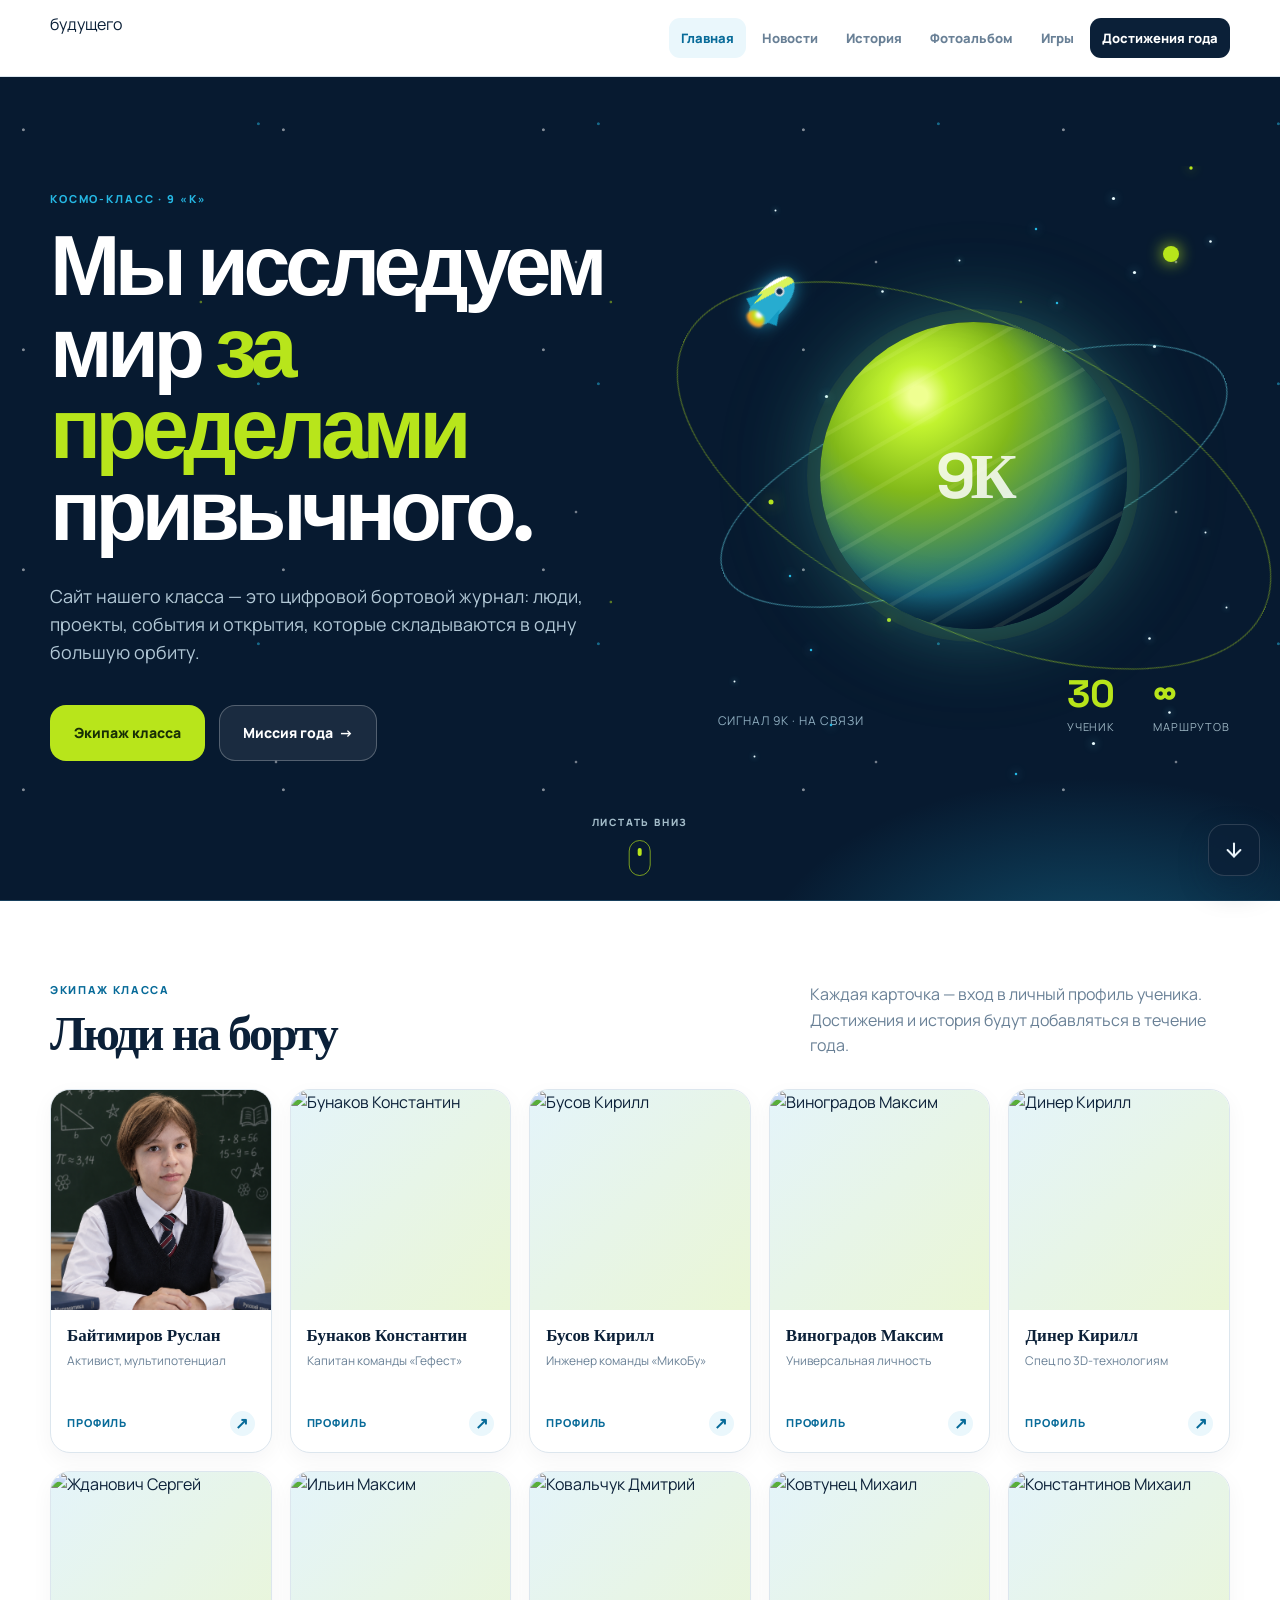
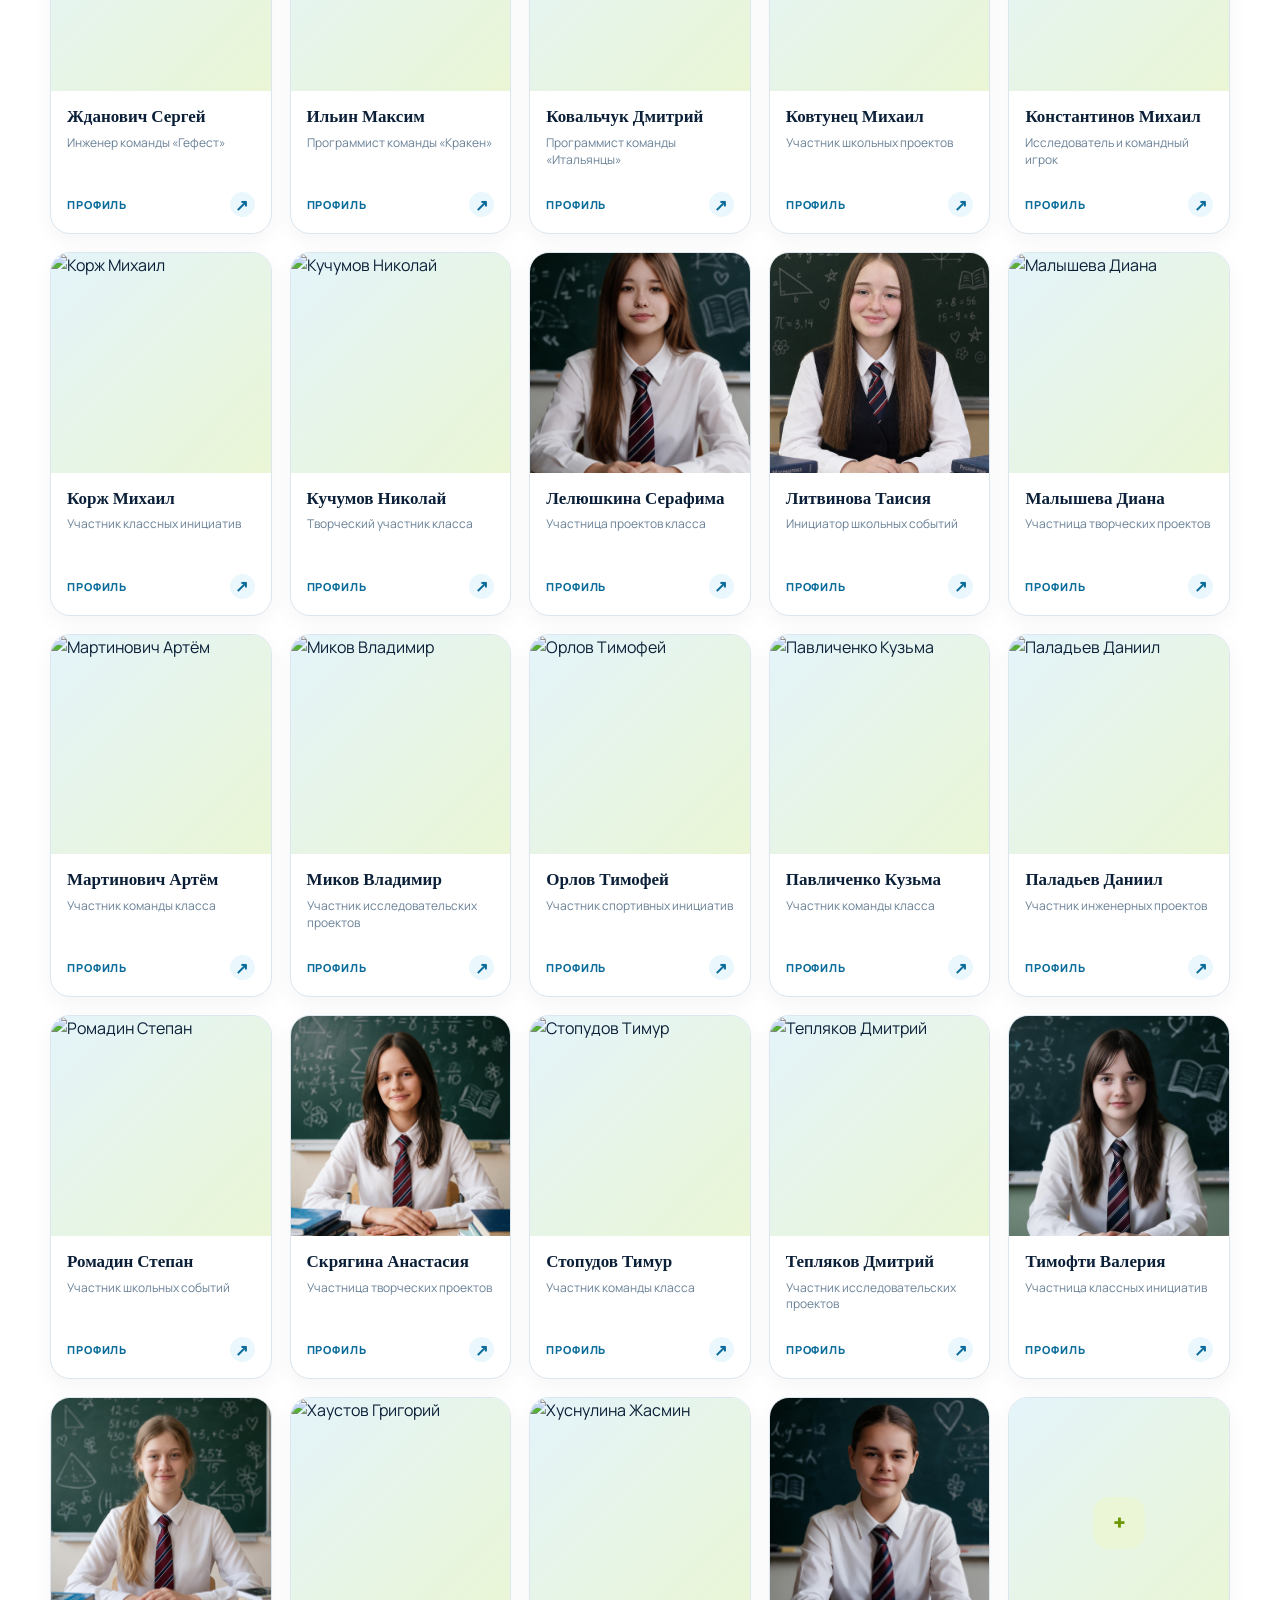
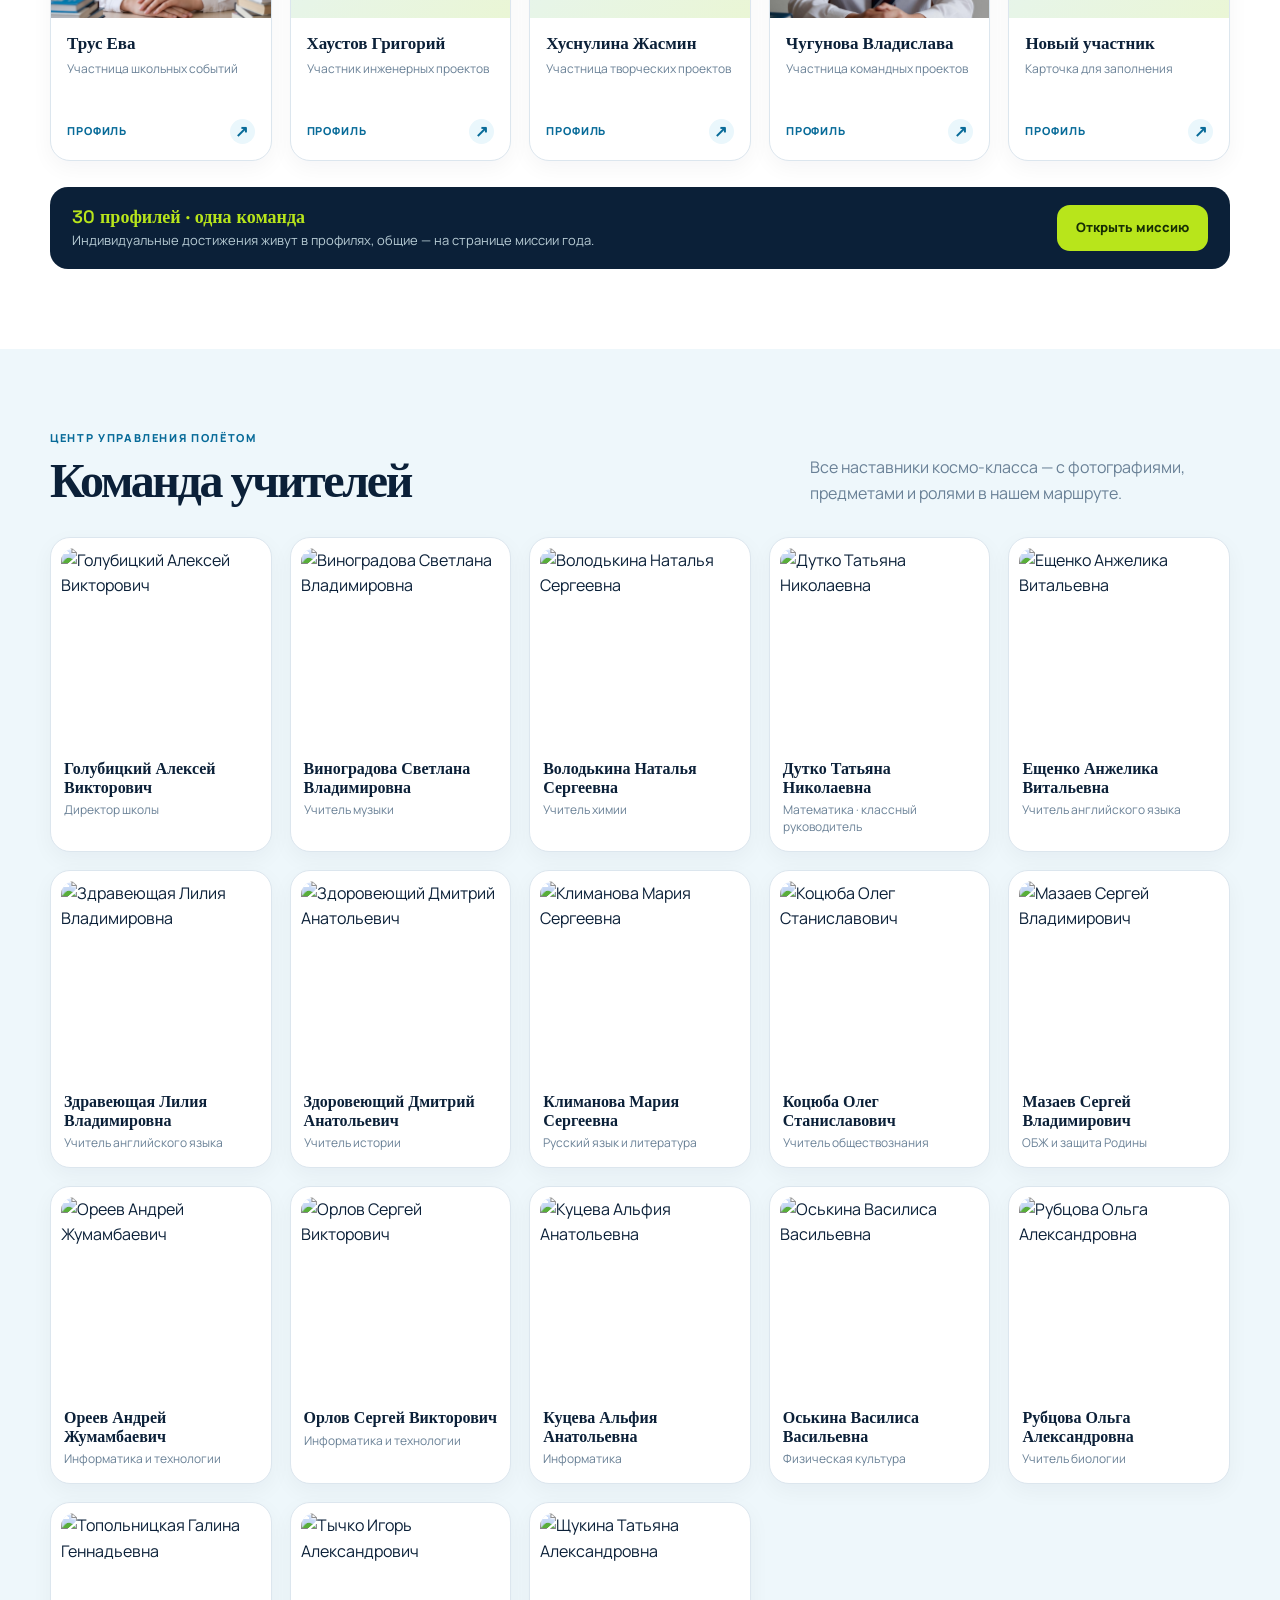
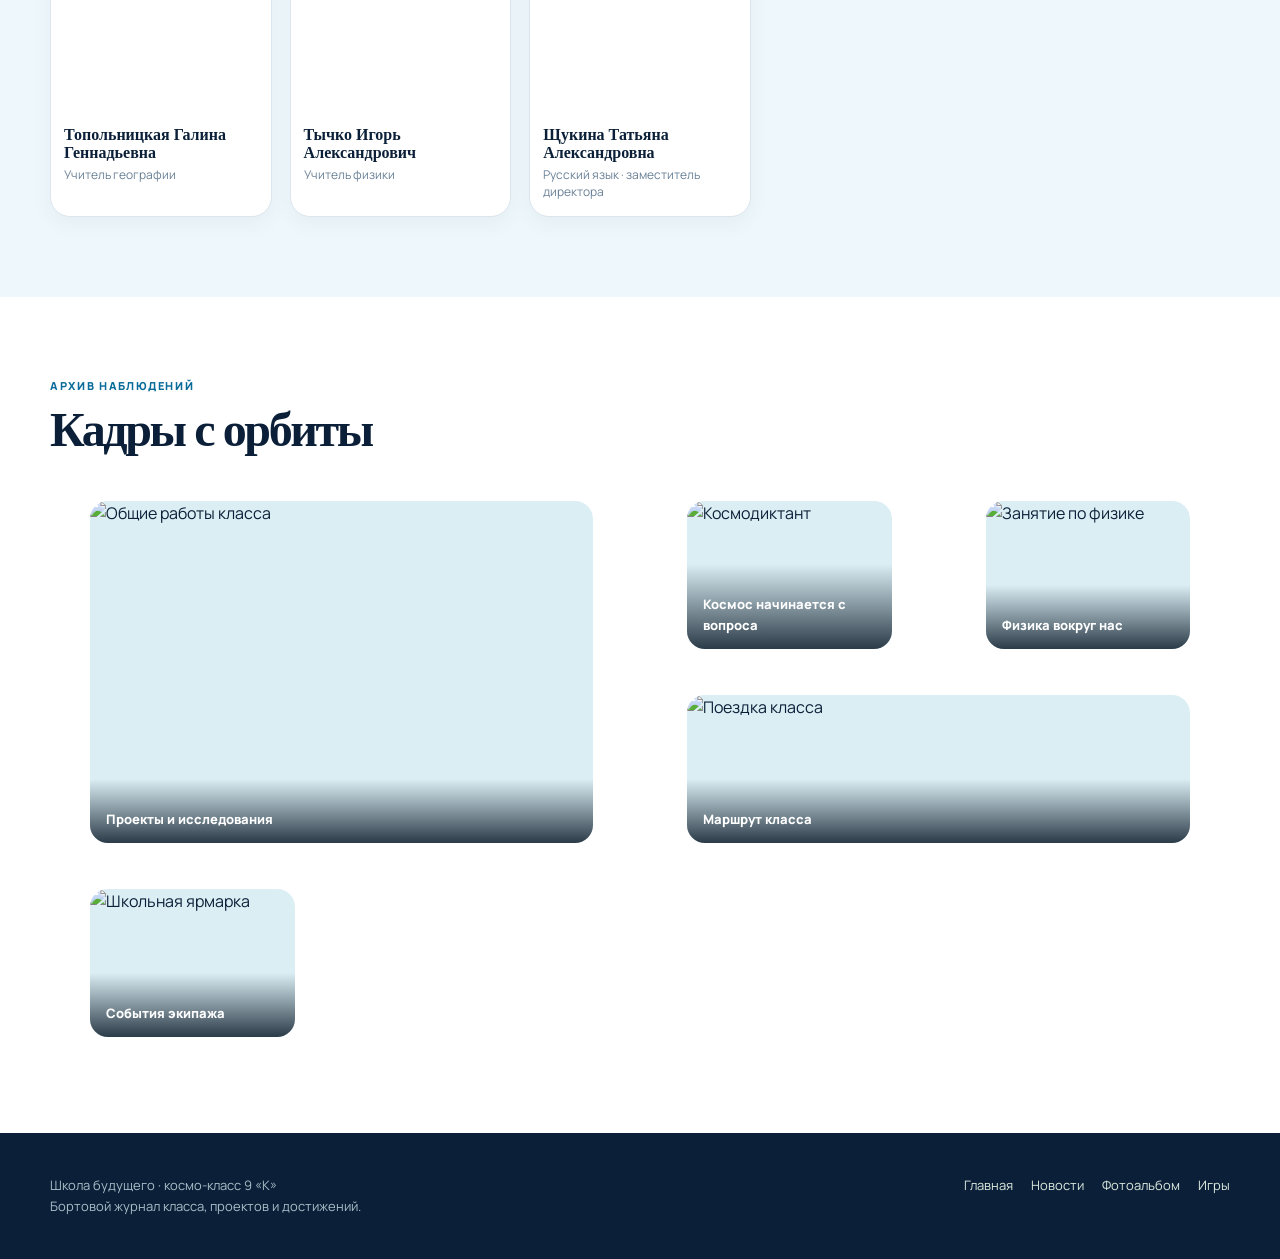
==== index.html @ 80c2804c "Fix section backgrounds, subpage headings and photo lazy loading" ====
<!doctype html><html lang="ru"><head><meta charset="utf-8"><meta name="viewport" content="width=device-width,initial-scale=1"><meta name="description" content="Космо-класс 8 «К» школы будущего"><title>Космо-класс 8 «К»</title><link rel="stylesheet" href="style.css"></head><body>
<a class="skip-link" href="#main">К содержанию</a><header class="site-header"><div class="container nav-inner"><a class="brand" href="index.html" aria-label="На главную страницу"><img src="assets/logo_school.jpg" alt="Школа будущего"></a><nav class="nav-menu" aria-label="Основная навигация"><a class="active" href="index.html">Главная</a><a href="pages/news.html">Новости</a><a href="pages/histrory.html">История</a><a href="pages/photos.html">Фотоальбом</a><a href="pages/games.html">Игры</a><a class="nav-cta" href="pages/achievements.html">Достижения года</a></nav></div></header>
<main id="main"><section class="hero"><div class="container hero-grid"><div class="hero-copy"><p class="eyebrow">Космо-класс · 8 «К»</p><h1>Мы исследуем мир <span>за пределами</span> привычного.</h1><p class="lead">Сайт нашего класса — это цифровой бортовой журнал: люди, проекты, события и открытия, которые складываются в одну большую орбиту.</p><div class="hero-actions"><a class="button primary" href="#students">Экипаж класса</a><a class="button secondary" href="pages/achievements.html">Миссия года&nbsp; →</a></div></div><div class="orbit-stage" aria-label="Космическая иллюстрация класса"><span class="orbit one"></span><span class="orbit two"></span><span class="satellite"></span><div class="planet"></div><span class="cosmic-note">сигнал 8К · на связи</span><div class="hero-counters"><div><strong data-student-count>30</strong><span>ученик</span></div><div><strong>∞</strong><span>маршрутов</span></div></div></div></div></section>
<section class="section band" id="students"><div class="container"><div class="section-header"><div><p class="section-kicker">Экипаж класса</p><h2>Люди на борту</h2></div><p>Каждая карточка — вход в личный профиль ученика. Достижения и история будут добавляться в течение года.</p></div><div class="grid students-grid" data-students></div><div class="notice"><div><strong>30 профилей · одна команда</strong><p>Индивидуальные достижения живут в профилях, общие — на странице миссии года.</p></div><a class="button primary" href="pages/achievements.html">Открыть миссию</a></div></div></section>
<section class="section soft-blue" id="teachers"><div class="container"><div class="section-header"><div><p class="section-kicker">Центр управления полётом</p><h2>Команда учителей</h2></div><p>Все наставники космо-класса — с фотографиями, предметами и ролями в нашем маршруте.</p></div><div class="grid teachers-grid" data-teachers></div></div></section>
<section class="section band"><div class="container"><div class="section-header"><div><p class="section-kicker">Архив наблюдений</p><h2>Кадры с орбиты</h2></div><a class="button secondary" href="pages/photos.html">Весь фотоальбом&nbsp; →</a></div><div class="memory-grid"><figure class="memory-card"><img src="img/общая фотография всех работ_1.webp" alt="Общие работы класса" loading="lazy"><figcaption>Проекты и исследования</figcaption></figure><figure class="memory-card"><img src="img/космодиктант.jpg" alt="Космодиктант" loading="lazy"><figcaption>Космос начинается с вопроса</figcaption></figure><figure class="memory-card"><img src="img/физика.jpg" alt="Занятие по физике" loading="lazy"><figcaption>Физика вокруг нас</figcaption></figure><figure class="memory-card"><img src="img/москва_7к.jpg" alt="Поездка класса" loading="lazy"><figcaption>Маршрут класса</figcaption></figure><figure class="memory-card"><img src="img/ярмарка.jpg" alt="Школьная ярмарка" loading="lazy"><figcaption>События экипажа</figcaption></figure></div></div></section></main>
<footer class="site-footer"><div class="container footer-inner"><p>Школа будущего · космо-класс 8 «К»<br>Бортовой журнал класса, проектов и достижений.</p><nav class="footer-links"><a href="index.html">Главная</a><a href="pages/news.html">Новости</a><a href="pages/photos.html">Фотоальбом</a><a href="pages/games.html">Игры</a></nav></div></footer><script src="script.js"></script><script src="site-config.js"></script></body></html>
---- style.css ----
@import url('https://fonts.googleapis.com/css2?family=Manrope:wght@400;500;600;700;800&family=Space+Grotesk:wght@500;600;700&display=swap');

:root{--ink:#0b2038;--ink-2:#132f4b;--muted:#698096;--blue:#25b7e3;--blue-deep:#086b99;--lime:#b8e51b;--lime-deep:#6c9700;--paper:#f6f9fc;--line:#dce6ee;--white:#fff;--shadow:0 18px 45px rgba(11,32,56,.11);--radius:24px}
*{box-sizing:border-box}html{scroll-behavior:smooth}body{margin:0;background:var(--paper);color:var(--ink);font-family:Manrope,Arial,sans-serif;line-height:1.6}a{color:inherit}img{max-width:100%;display:block}.container{width:min(1180px,calc(100% - 40px));margin:0 auto}.skip-link{position:absolute;left:-9999px}.skip-link:focus{left:16px;top:16px;z-index:30;background:var(--ink);color:#fff;padding:10px 14px;border-radius:8px}

/* Navigation: the logo is the only mark on the left. */
.site-header{position:sticky;top:0;z-index:20;background:rgba(255,255,255,.94);backdrop-filter:blur(18px);border-bottom:1px solid var(--line)}.nav-inner{min-height:76px;display:flex;align-items:center;gap:24px}.brand{display:block;width:104px;height:62px;overflow:hidden;flex:0 0 104px;border-radius:14px;text-decoration:none;background:#fff}.brand img{width:104px;height:104px;max-width:none;object-fit:contain;transform:translateY(-21px);transition:transform .25s ease}.brand:hover img,.brand:focus-visible img{transform:translateY(-21px) scale(1.06)}.nav-menu{display:flex;align-items:center;justify-content:flex-end;gap:4px;flex:1}.nav-menu a{padding:10px 12px;text-decoration:none;border-radius:11px;color:var(--muted);font-size:13px;font-weight:800;transition:.2s ease}.nav-menu a:hover,.nav-menu a.active{background:#eaf7fc;color:var(--blue-deep)}.nav-menu a.nav-cta{background:var(--ink);color:#fff}.nav-menu a.nav-cta:hover{background:var(--blue-deep);color:#fff}

/* Cosmic hero — compact, dense and unmistakably space-themed. */
.hero{position:relative;overflow:hidden;background:#071a30;color:#fff;padding:58px 0 66px;border-bottom:1px solid #173f5c}.hero:before{content:'';position:absolute;inset:0;background-image:radial-gradient(circle at 9% 24%,rgba(255,255,255,.8) 0 1px,transparent 1.8px),radial-gradient(circle at 76% 18%,rgba(37,183,227,.8) 0 1px,transparent 1.8px),radial-gradient(circle at 49% 75%,rgba(184,229,27,.75) 0 1px,transparent 1.7px),radial-gradient(circle at 92% 74%,rgba(255,255,255,.7) 0 1px,transparent 1.7px);background-size:260px 220px,340px 260px,410px 300px,300px 250px;opacity:.62}.hero:after{content:'';position:absolute;width:700px;height:420px;right:-160px;bottom:-290px;background:radial-gradient(ellipse,rgba(37,183,227,.35),transparent 68%);pointer-events:none}.hero-grid{display:grid;grid-template-columns:1fr .9fr;gap:66px;align-items:center;position:relative;z-index:1}.hero-copy{max-width:650px}.eyebrow{color:var(--blue);font-size:11px;font-weight:800;text-transform:uppercase;letter-spacing:.17em;margin:0 0 18px}.hero h1,.page-title{font:700 clamp(43px,5.8vw,74px)/.97 'Space Grotesk',sans-serif;letter-spacing:-.065em;margin:0 0 22px;max-width:700px}.hero h1 span{color:var(--lime)}.lead{font-size:17px;color:#b2c8d6;max-width:560px;margin:0 0 29px}.hero-actions{display:flex;flex-wrap:wrap;gap:11px}.button{display:inline-flex;align-items:center;justify-content:center;min-height:46px;padding:0 18px;border-radius:13px;text-decoration:none;border:1px solid transparent;font-size:13px;font-weight:800;transition:transform .2s,box-shadow .2s,background .2s}.button:hover{transform:translateY(-2px);box-shadow:0 9px 22px rgba(4,21,40,.25)}.button.primary{background:var(--lime);color:#172e05}.button.secondary{border-color:rgba(255,255,255,.25);color:#fff;background:rgba(255,255,255,.08)}.button.secondary:hover{background:rgba(255,255,255,.16)}
.orbit-stage{position:relative;min-height:320px;display:grid;place-items:center}.planet{width:194px;height:194px;border-radius:50%;background:radial-gradient(circle at 33% 28%,#d8ff60 0 5%,#8fc410 24%,#2a6f86 60%,#0a2541 74%);box-shadow:0 0 0 13px rgba(184,229,27,.07),0 0 80px rgba(37,183,227,.36),inset -26px -20px 35px rgba(2,16,31,.5);position:relative;z-index:2}.planet:after{content:'8К';position:absolute;inset:0;display:grid;place-items:center;font:700 50px 'Space Grotesk';color:rgba(255,255,255,.84);letter-spacing:-.08em}.orbit{position:absolute;border:1px solid rgba(106,223,241,.56);border-radius:50%;transform:rotate(-21deg)}.orbit.one{width:340px;height:128px}.orbit.two{width:400px;height:190px;transform:rotate(25deg);border-color:rgba(184,229,27,.45)}.satellite{position:absolute;width:12px;height:12px;border-radius:50%;background:var(--lime);box-shadow:0 0 16px var(--lime);top:37px;right:48px}.cosmic-note{position:absolute;left:0;bottom:6px;color:#8faec0;font-size:11px;letter-spacing:.08em;text-transform:uppercase}.hero-counters{display:flex;gap:25px;position:absolute;right:0;bottom:0}.hero-counters strong{display:block;color:var(--lime);font:700 27px 'Space Grotesk'}.hero-counters span{display:block;color:#9bb4c1;font-size:10px;text-transform:uppercase;letter-spacing:.08em}

.section{padding:80px 0}.section.band,.content-section.band{background:#fff}.section.soft-blue{background:#eef7fb}.section-header{display:flex;justify-content:space-between;gap:24px;align-items:end;margin-bottom:30px}.section-kicker{margin:0 0 10px;color:var(--blue-deep);font-size:11px;font-weight:800;letter-spacing:.15em;text-transform:uppercase}.section h2,.content-section .section-header h2{font:600 clamp(30px,4vw,48px)/1.05 'Space Grotesk';letter-spacing:-.05em;margin:0}.section-header>p{max-width:420px;color:var(--muted);margin:0}.grid{display:grid;gap:18px}

/* Students: card itself is the interaction, no floating broken button. */
.students-grid{grid-template-columns:repeat(5,1fr)}.student-card,.teacher-card,.info-card{background:#fff;border:1px solid var(--line);border-radius:20px;overflow:hidden;box-shadow:0 7px 22px rgba(11,32,56,.045);transition:transform .25s ease,box-shadow .25s ease,border-color .25s ease}.student-card{display:flex;flex-direction:column;text-decoration:none;cursor:pointer}.student-card:hover,.student-card:focus-visible{transform:translateY(-7px);border-color:#9bd3e3;box-shadow:0 18px 33px rgba(11,32,56,.14)}.student-photo{aspect-ratio:1/1;background:linear-gradient(135deg,#e4f4fa,#eaf6d5);overflow:hidden}.student-photo img{width:100%;height:100%;object-fit:cover;transition:transform .45s ease}.student-card:hover .student-photo img{transform:scale(1.065)}.student-body{padding:16px;display:flex;flex-direction:column;flex:1;min-height:142px}.student-name{font:600 17px/1.15 'Space Grotesk';margin:0 0 8px}.student-role{font-size:12px;color:var(--muted);line-height:1.4}.student-action{display:flex;justify-content:space-between;align-items:center;margin-top:auto;padding-top:15px;color:var(--blue-deep);font-size:11px;font-weight:800;text-transform:uppercase;letter-spacing:.08em}.student-action b{display:grid;place-items:center;width:25px;height:25px;border-radius:50%;background:#eaf7fc;font-size:16px;line-height:1;transition:.2s}.student-card:hover .student-action b{background:var(--blue);color:#fff;transform:translate(2px,-2px)}.placeholder-mark{width:52px;height:52px;border-radius:16px;background:#eaf6d5;color:var(--lime-deep);display:grid;place-items:center;margin:0 auto;font:700 24px 'Space Grotesk'}
.notice{display:flex;align-items:center;justify-content:space-between;gap:20px;padding:18px 22px;border-radius:18px;background:var(--ink);color:#fff;margin-top:26px}.notice p{margin:0;color:#b7cbd4;font-size:13px}.notice strong{display:block;font:600 18px 'Space Grotesk';color:var(--lime);margin-bottom:2px}

/* Teachers: all original teacher portraits are rendered from data. */
.teachers-grid{grid-template-columns:repeat(5,1fr)}.teacher-card{padding:10px}.teacher-card:hover{transform:translateY(-6px);border-color:#b9d8e2;box-shadow:0 15px 30px rgba(11,32,56,.12)}.teacher-card img{width:100%;aspect-ratio:1/1;object-fit:cover;border-radius:14px}.teacher-card h3{font:600 16px/1.15 'Space Grotesk';margin:13px 3px 5px}.teacher-card p{color:var(--muted);font-size:12px;line-height:1.4;margin:0 3px 5px}

/* Photos and news. */
.page-hero{padding:64px 0 58px;background:#071a30;color:#fff;position:relative;overflow:hidden}.page-hero:after{content:'';position:absolute;right:8%;bottom:-140px;width:340px;height:340px;border:1px solid rgba(37,183,227,.3);border-radius:50%;box-shadow:0 0 0 34px rgba(184,229,27,.04),0 0 0 70px rgba(37,183,227,.04)}.page-hero .container{position:relative;z-index:1}.page-title{font-size:clamp(42px,5.5vw,64px);margin-bottom:14px}.page-intro{color:#b2c8d6;max-width:680px;font-size:17px;margin:0}.content-section{padding:62px 0}.news-list{display:grid;grid-template-columns:repeat(2,1fr);gap:22px}.news-card{background:#fff;border:1px solid var(--line);border-radius:22px;overflow:hidden;box-shadow:0 7px 22px rgba(11,32,56,.04)}.news-card img{width:100%;height:240px;object-fit:cover}.news-card-body{padding:23px}.tag{display:inline-block;color:var(--lime-deep);background:#eef8d9;border-radius:99px;padding:5px 10px;font-size:10px;font-weight:800;text-transform:uppercase;letter-spacing:.08em}.news-card h2{font:600 25px/1.1 'Space Grotesk';margin:14px 0 10px}.news-card p{color:var(--muted);margin:0}.memory-grid{display:grid;grid-template-columns:repeat(4,1fr);grid-auto-rows:180px;gap:14px}.memory-card{position:relative;overflow:hidden;border-radius:18px;background:#dbeef4}.memory-card:first-child{grid-column:span 2;grid-row:span 2}.memory-card:nth-child(4){grid-column:span 2}.memory-card img{width:100%;height:100%;object-fit:cover;transition:transform .45s}.memory-card:hover img{transform:scale(1.06)}.memory-card figcaption{position:absolute;left:0;right:0;bottom:0;padding:30px 16px 13px;color:#fff;font-size:13px;font-weight:800;background:linear-gradient(transparent,rgba(4,20,35,.82))}.placeholder{padding:58px 32px;text-align:center;border:1px dashed #a9c5d0;border-radius:24px;background:rgba(255,255,255,.68)}.placeholder h2{font:600 28px 'Space Grotesk';margin:0 0 8px}.placeholder p{max-width:500px;color:var(--muted);margin:0 auto}

.achievement-grid{grid-template-columns:repeat(3,1fr)}.achievement-card{background:var(--ink);border-radius:22px;color:#fff;padding:26px;min-height:210px}.achievement-card:nth-child(2){background:var(--blue-deep)}.achievement-card:nth-child(3){background:var(--lime);color:var(--ink)}.achievement-card strong{display:block;font:700 44px 'Space Grotesk';color:var(--lime);margin-bottom:24px}.achievement-card:nth-child(3) strong{color:var(--ink)}.achievement-card h2{font:600 22px 'Space Grotesk';margin:0 0 8px}.achievement-card p{margin:0;opacity:.76;font-size:14px}.timeline{max-width:850px;margin:0 auto}.timeline-item{display:grid;grid-template-columns:110px 1fr;gap:28px;padding:0 0 28px;border-bottom:1px solid var(--line);margin-bottom:28px}.timeline-item:last-child{border:0}.timeline-year{color:var(--blue-deep);font:700 18px 'Space Grotesk'}.timeline-item h2{font:600 24px 'Space Grotesk';margin:0 0 7px}.timeline-item p{margin:0;color:var(--muted)}
.student-profile{display:grid;grid-template-columns:300px 1fr;gap:46px;align-items:start}.profile-photo{border-radius:24px;overflow:hidden;background:#e4f4fa}.profile-photo img{width:100%;aspect-ratio:1/1;object-fit:cover}.profile-meta{display:flex;align-items:center;gap:12px;color:var(--muted);font-size:13px;margin-bottom:16px}.profile-content h2{font:600 38px/1.05 'Space Grotesk';margin:0 0 14px;letter-spacing:-.04em}.profile-content>p{color:var(--muted);font-size:17px;max-width:650px}.profile-cards{display:grid;grid-template-columns:repeat(2,1fr);gap:16px;margin-top:28px}.profile-cards .info-card{padding:20px}.info-card h3{font:600 19px 'Space Grotesk';margin:0 0 7px}.info-card p{color:var(--muted);font-size:14px;margin:0}.back-link{display:inline-flex;gap:8px;color:var(--blue-deep);font-weight:800;text-decoration:none;margin-bottom:22px}
.site-footer{background:var(--ink);color:#fff;padding:42px 0}.footer-inner{display:flex;justify-content:space-between;gap:30px;align-items:start}.site-footer p{color:#a9bdc7;font-size:13px;margin:0;max-width:360px}.footer-links{display:flex;gap:18px;flex-wrap:wrap}.footer-links a{color:#dbe9df;text-decoration:none;font-size:13px}.footer-links a:hover{color:var(--lime)}

@media(max-width:1050px){.students-grid{grid-template-columns:repeat(4,1fr)}.teachers-grid{grid-template-columns:repeat(4,1fr)}.hero-grid{gap:35px}.nav-inner{gap:14px}.nav-menu a{padding:10px 8px;font-size:12px}}
@media(max-width:720px){.container{width:min(100% - 28px,600px)}.site-header{position:relative}.nav-inner{align-items:center;padding:6px 0 10px;flex-wrap:wrap}.brand{width:90px;height:58px;flex-basis:90px}.brand img{width:98px;height:98px;transform:translateY(-20px)}.brand:hover img,.brand:focus-visible img{transform:translateY(-20px) scale(1.04)}.nav-menu{justify-content:flex-start;overflow-x:auto;width:100%;order:3;padding-bottom:2px}.nav-menu a{white-space:nowrap}.hero{padding:48px 0 54px}.hero-grid{grid-template-columns:1fr;gap:28px}.hero h1{font-size:48px}.orbit-stage{min-height:260px}.planet{width:154px;height:154px}.planet:after{font-size:40px}.orbit.one{width:275px;height:105px}.orbit.two{width:325px;height:155px}.cosmic-note{left:8px;bottom:0}.hero-counters{right:8px;bottom:0}.section,.content-section{padding:58px 0}.section-header{display:block}.section-header>p{margin-top:14px}.students-grid{grid-template-columns:repeat(2,1fr);gap:12px}.teachers-grid{grid-template-columns:repeat(2,1fr);gap:12px}.student-body{padding:14px 12px;min-height:142px}.student-name{font-size:15px}.news-list,.achievement-grid,.profile-cards{grid-template-columns:1fr}.memory-grid{grid-template-columns:repeat(2,1fr);grid-auto-rows:145px}.memory-card:first-child,.memory-card:nth-child(4){grid-column:span 2}.student-profile{grid-template-columns:1fr;gap:25px}.profile-photo{max-width:300px}.timeline-item{grid-template-columns:75px 1fr;gap:14px}.footer-inner{display:block}.footer-links{margin-top:22px}.notice{display:block}.notice .button{margin-top:16px}}
@media(prefers-reduced-motion:reduce){*,*:before,*:after{scroll-behavior:auto!important;transition:none!important;animation:none!important}}
.brand span{display:none}
.planet:after{content:var(--class-code,'9К')}

/* Full-viewport hero: the header stays compact while the first screen becomes the mission statement. */
.hero{min-height:100vh;height:100vh;padding:78px 0 104px;display:flex;align-items:center}.hero-grid{width:100%;min-height:calc(100vh - 182px);grid-template-columns:1.06fr .94fr;gap:clamp(45px,7vw,110px)}.hero-copy{max-width:760px}.hero h1{font-size:clamp(56px,6.6vw,104px);max-width:820px;margin-bottom:30px}.lead{font-size:clamp(18px,1.4vw,22px);line-height:1.55;max-width:640px;margin-bottom:38px}.hero-actions{gap:14px}.hero-actions .button{min-height:56px;padding:0 23px;font-size:14px;border-radius:16px}.orbit-stage{min-height:clamp(430px,52vw,620px)}.planet{width:clamp(230px,24vw,340px);height:clamp(230px,24vw,340px)}.planet:after{font-size:clamp(58px,5vw,82px)}.orbit.one{width:clamp(420px,42vw,620px);height:clamp(160px,15vw,220px)}.orbit.two{width:clamp(500px,50vw,740px);height:clamp(240px,24vw,350px)}.satellite{width:16px;height:16px;top:13%;right:10%}.cosmic-note{bottom:9%;font-size:12px}.hero-counters{bottom:8%;gap:38px}.hero-counters strong{font-size:clamp(32px,3vw,48px)}.hero-counters span{font-size:11px}.scroll-cue{position:absolute;z-index:3;left:50%;bottom:24px;transform:translateX(-50%);display:flex;flex-direction:column;align-items:center;gap:10px;color:#a4bdca;text-decoration:none;font-size:10px;font-weight:800;letter-spacing:.18em;text-transform:uppercase;transition:color .2s ease}.scroll-cue:hover{color:var(--lime)}.scroll-cue i{display:block;width:22px;height:36px;border:1px solid rgba(184,229,27,.65);border-radius:99px;position:relative}.scroll-cue i:after{content:'';position:absolute;width:4px;height:8px;left:50%;top:7px;transform:translateX(-50%);border-radius:4px;background:var(--lime);animation:scroll-drop 1.7s ease-in-out infinite}@keyframes scroll-drop{0%{opacity:0;transform:translate(-50%,0)}25%{opacity:1}75%{opacity:1}100%{opacity:0;transform:translate(-50%,14px)}}
@media(max-width:1050px) and (min-width:721px){.hero h1{font-size:clamp(52px,6vw,78px)}.orbit-stage{transform:scale(.85);transform-origin:center}.hero-grid{gap:15px}}
@media(max-width:720px){.hero{height:auto;min-height:calc(100svh - 130px);padding:50px 0 92px;display:block}.hero-grid{min-height:0;display:flex;flex-direction:column;gap:26px;align-items:stretch}.hero-copy{max-width:none}.hero h1{font-size:clamp(45px,13vw,66px);line-height:.95;margin-bottom:20px}.lead{font-size:16px;line-height:1.55;margin-bottom:26px}.hero-actions{display:grid;grid-template-columns:1fr 1fr;gap:9px}.hero-actions .button{min-height:50px;padding:0 10px;font-size:12px}.orbit-stage{min-height:310px;transform:none;margin-top:4px}.planet{width:170px;height:170px}.planet:after{font-size:45px}.orbit.one{width:310px;height:120px}.orbit.two{width:370px;height:180px}.satellite{top:17px;right:15%}.cosmic-note{left:2px;bottom:22px;font-size:9px}.hero-counters{right:2px;bottom:22px;gap:20px}.hero-counters strong{font-size:27px}.hero-counters span{font-size:9px}.scroll-cue{bottom:15px;font-size:9px;gap:7px}.scroll-cue i{height:28px;width:18px}.scroll-cue i:after{top:5px;width:3px;height:7px}}
@media(max-width:720px){.nav-menu{scrollbar-width:none}.nav-menu::-webkit-scrollbar{display:none}.hero{height:calc(100svh - 78px);min-height:620px;padding:32px 0 64px;overflow:hidden}.hero-grid{height:100%;gap:8px;justify-content:space-between}.hero h1{font-size:clamp(40px,11.7vw,53px);line-height:.94;margin-bottom:14px}.hero .eyebrow{font-size:10px;margin-bottom:12px}.lead{font-size:14px;line-height:1.45;margin-bottom:18px}.hero-actions .button{min-height:46px;font-size:11px}.orbit-stage{min-height:244px;margin-top:0;flex:0 0 244px}.planet{width:140px;height:140px}.planet:after{font-size:40px}.orbit.one{width:270px;height:104px}.orbit.two{width:325px;height:158px}.satellite{top:10px;right:14%}.cosmic-note{bottom:18px}.hero-counters{bottom:18px}.hero-counters strong{font-size:24px}.scroll-cue{bottom:8px}}
.hero-grid{width:min(1180px,calc(100% - 40px));margin-left:auto;margin-right:auto}

/* Motion layer and viewport correction: the hero fills the space below the real header. */
:root{--header-height:76px}.site-header{min-height:var(--header-height)}.hero{height:calc(100dvh - var(--header-height));min-height:calc(100dvh - var(--header-height));overflow:hidden}.hero-grid{height:100%;min-height:0}.orbit-stage{transform:translate3d(var(--scene-x,0px),var(--scene-y,0px),0);transition:transform .45s cubic-bezier(.22,.61,.36,1)}.star-field{position:absolute;inset:0;z-index:0;pointer-events:none;overflow:hidden}.star-field span{position:absolute;width:var(--star-size,3px);height:var(--star-size,3px);border-radius:50%;background:#e9fbff;box-shadow:0 0 8px rgba(125,228,255,.9);animation:star-pulse 3.6s ease-in-out infinite;transform:scale(var(--star-scale,1))}.star-field span:nth-child(4n){--star-size:2px;background:var(--blue)}.star-field span:nth-child(7n){--star-size:4px;background:var(--lime);box-shadow:0 0 13px rgba(184,229,27,.9)}@keyframes star-pulse{0%,100%{opacity:.18;transform:scale(calc(var(--star-scale,1) * .72))}45%{opacity:1;transform:scale(calc(var(--star-scale,1) * 1.35))}68%{opacity:.42;transform:scale(var(--star-scale,1))}}.orbit{transform-origin:50% 50%;will-change:transform}.orbit.one{animation:orbit-drift-one 18s ease-in-out infinite}.orbit.two{animation:orbit-drift-two 24s ease-in-out infinite}@keyframes orbit-drift-one{0%,100%{transform:rotate(-21deg) translate3d(0,0,0)}50%{transform:rotate(-15deg) translate3d(9px,-5px,0)}}@keyframes orbit-drift-two{0%,100%{transform:rotate(25deg) translate3d(0,0,0)}50%{transform:rotate(31deg) translate3d(-8px,7px,0)}}.planet{animation:planet-float 6s ease-in-out infinite;will-change:transform;background:radial-gradient(circle at 32% 24%,#efff91 0 3%,#c2f32f 10%,#82b91a 31%,#1a6e87 64%,#071e39 79%);box-shadow:0 0 0 13px rgba(184,229,27,.07),0 0 80px rgba(37,183,227,.36),0 0 125px rgba(184,229,27,.12),inset -28px -23px 38px rgba(1,15,30,.58);overflow:hidden}.planet:before{content:'';position:absolute;inset:-15%;border-radius:50%;background:repeating-linear-gradient(168deg,transparent 0 17px,rgba(238,255,170,.16) 18px 21px,transparent 22px 36px);mix-blend-mode:screen;opacity:.62;transform:rotate(-18deg)}@keyframes planet-float{0%,100%{transform:translateY(0) scale(1)}50%{transform:translateY(-10px) scale(1.018)}}.rocket{position:absolute;z-index:4;left:8%;top:17%;width:29px;height:58px;border-radius:52% 52% 42% 42%;background:linear-gradient(110deg,#fff 0 22%,#d9f45b 23% 38%,#27acd0 39% 100%);box-shadow:0 0 17px rgba(37,183,227,.75);transform:rotate(42deg);animation:rocket-flight 13s ease-in-out infinite;will-change:transform}.rocket:before{content:'';position:absolute;left:5px;bottom:-8px;width:19px;height:19px;border-radius:50% 50% 65% 65%;background:radial-gradient(circle at 50% 10%,#fff 0 12%,#b8e51b 25%,#ff9b29 58%,transparent 70%);filter:blur(1px)}.rocket-window{position:absolute;width:10px;height:10px;left:9px;top:13px;border-radius:50%;background:#092c4b;border:2px solid rgba(255,255,255,.8)}.rocket-fin{position:absolute;width:9px;height:18px;bottom:9px;background:#159bc3}.rocket-fin.left{left:-6px;clip-path:polygon(100% 0,100% 100%,0 80%)}.rocket-fin.right{right:-6px;clip-path:polygon(0 0,100% 80%,0 100%)}@keyframes rocket-flight{0%,100%{transform:translate3d(0,0,0) rotate(42deg);opacity:.72}40%{transform:translate3d(34px,-38px,0) rotate(46deg);opacity:1}72%{transform:translate3d(8px,-80px,0) rotate(38deg);opacity:.82}}
@media(max-width:720px){:root{--header-height:78px}.hero{height:auto;min-height:calc(100dvh - var(--header-height));padding-top:32px}.hero-grid{height:auto;min-height:calc(100dvh - var(--header-height) - 96px)}.orbit-stage{transform:none}.rocket{left:7%;top:12%;transform:scale(.78) rotate(42deg)}.star-field span{animation-duration:3.2s}}
@media(prefers-reduced-motion:reduce){.orbit-stage{transform:none!important}.star-field span,.orbit,.planet,.rocket{animation:none!important}.planet{transform:none!important}}

/* Floating page-scroll arrows: flip through the site with one tap. */
.scroll-dock{position:fixed;right:20px;bottom:24px;z-index:40;display:flex;flex-direction:column;gap:10px}
.scroll-dock button{width:52px;height:52px;border-radius:16px;border:1px solid rgba(255,255,255,.14);background:rgba(11,32,56,.82);color:#eaf4fa;backdrop-filter:blur(10px);-webkit-backdrop-filter:blur(10px);display:grid;place-items:center;cursor:pointer;box-shadow:0 12px 30px rgba(11,32,56,.28);transition:transform .2s ease,background .2s ease,color .2s ease,opacity .3s ease}
.scroll-dock button:hover{transform:translateY(-2px);background:var(--lime);color:#172e05}
.scroll-dock button:active{transform:translateY(0) scale(.94)}
.scroll-dock button svg{width:22px;height:22px}
.scroll-dock button[hidden]{display:none}

/* Fullscreen photo viewer: Instagram/VK style browsing with smooth transitions. */
.memory-card{cursor:zoom-in}
.memory-card:focus-visible{outline:3px solid var(--blue);outline-offset:3px}
body.lightbox-locked{overflow:hidden}
.lightbox{position:fixed;inset:0;z-index:80;display:flex;align-items:center;justify-content:center;padding:24px;background:rgba(4,16,29,.9);backdrop-filter:blur(16px);-webkit-backdrop-filter:blur(16px);opacity:0;visibility:hidden;transition:opacity .4s ease,visibility .4s ease}
.lightbox.open{opacity:1;visibility:visible}
.lightbox-stage{position:relative;width:min(1120px,94vw);height:min(82vh,780px);display:grid;place-items:center;touch-action:none}
.lightbox-img{max-width:100%;max-height:100%;border-radius:20px;box-shadow:0 30px 90px rgba(0,0,0,.6),0 0 0 1px rgba(255,255,255,.08);will-change:transform,opacity;user-select:none;-webkit-user-select:none;-webkit-user-drag:none;cursor:grab}
.lightbox-ui{position:absolute;left:0;right:0;top:0;display:flex;justify-content:space-between;align-items:center;gap:16px;padding:22px 76px 0 26px;color:#c9ddea;font-size:12px;font-weight:700;letter-spacing:.04em}
.lightbox-count{color:var(--lime);font:700 14px 'Space Grotesk',sans-serif}
.lightbox-hint{text-transform:uppercase;letter-spacing:.12em}
.lightbox-caption{position:absolute;left:50%;bottom:26px;transform:translateX(-50%);max-width:80vw;margin:0;color:#fff;font-size:15px;font-weight:800;text-align:center;text-shadow:0 2px 12px rgba(0,0,0,.65);white-space:nowrap;overflow:hidden;text-overflow:ellipsis}
.lightbox-close,.lightbox-nav{position:absolute;z-index:2;display:grid;place-items:center;border:1px solid rgba(255,255,255,.18);background:rgba(255,255,255,.08);color:#fff;cursor:pointer;transition:transform .22s ease,background .22s ease,border-color .22s ease,color .22s ease}
.lightbox-close{top:18px;right:20px;width:46px;height:46px;border-radius:14px;font-size:24px;line-height:1}
.lightbox-nav{top:50%;width:56px;height:56px;border-radius:50%;font-size:32px;line-height:1;transform:translateY(-50%)}
.lightbox-nav.prev{left:18px}
.lightbox-nav.next{right:18px}
.lightbox-close:hover{background:var(--lime);border-color:var(--lime);color:#172e05;transform:scale(1.08)}
.lightbox-nav:hover{background:var(--lime);border-color:var(--lime);color:#172e05;transform:translateY(-50%) scale(1.08)}
.lightbox.open .lightbox-ui,.lightbox.open .lightbox-caption,.lightbox.open .lightbox-close,.lightbox.open .lightbox-nav{animation:lightbox-ui-in .5s cubic-bezier(.22,.61,.36,1) both}
@keyframes lightbox-ui-in{from{opacity:0}to{opacity:1}}
@media(max-width:720px){.lightbox{padding:14px}.lightbox-nav{width:46px;height:46px;font-size:26px}.lightbox-nav.prev{left:8px}.lightbox-nav.next{right:8px}.lightbox-close{width:42px;height:42px;top:14px;right:14px}.lightbox-ui{padding:16px 64px 0 16px}.lightbox-hint{display:none}.lightbox-caption{font-size:13px;bottom:16px}.scroll-dock{right:12px;bottom:16px;gap:8px}.scroll-dock button{width:46px;height:46px;border-radius:14px}}

/* Album filter: browse one themed set at a time instead of every photo. */
.album-bar{display:flex;flex-wrap:wrap;gap:10px;margin:0 0 24px}
.album-chip{display:inline-flex;align-items:center;gap:9px;border:1px solid var(--line);background:#fff;color:var(--ink-2);border-radius:99px;padding:9px 16px;font:800 13px Manrope,Arial,sans-serif;cursor:pointer;transition:transform .2s ease,background .2s ease,color .2s ease,border-color .2s ease,box-shadow .2s ease}
.album-chip:hover{transform:translateY(-2px);border-color:#9bd3e3;box-shadow:0 8px 18px rgba(11,32,56,.1)}
.album-chip .album-count{background:#eaf7fc;color:var(--blue-deep);border-radius:99px;padding:1px 8px;font-size:11px;font-weight:800;transition:background .2s ease,color .2s ease}
.album-chip.active{background:var(--ink);border-color:var(--ink);color:#fff;box-shadow:0 12px 26px rgba(11,32,56,.22)}
.album-chip.active .album-count{background:var(--lime);color:#172e05}
.memory-card.is-hidden{display:none}
.memory-grid.album-active{grid-template-columns:repeat(auto-fit,minmax(230px,1fr));grid-auto-rows:210px}
.memory-grid.album-active .memory-card,.memory-grid.album-active .memory-card:first-child,.memory-grid.album-active .memory-card:nth-child(4){grid-column:auto;grid-row:auto}
@media(max-width:720px){.album-bar{margin-bottom:16px}.album-chip{padding:8px 13px;font-size:12px}.memory-grid.album-active{grid-template-columns:repeat(2,1fr);grid-auto-rows:150px}}

/* News article: clickable cards, full-story layout and article photo viewer. */
.news-card-link{display:block;text-decoration:none;color:inherit;cursor:pointer;transition:transform .25s ease,box-shadow .25s ease,border-color .25s ease}
.news-card-link:hover,.news-card-link:focus-visible{transform:translateY(-6px);border-color:#9bd3e3;box-shadow:0 18px 33px rgba(11,32,56,.14)}
.news-card-link img{transition:transform .45s ease}
.news-card-link:hover img{transform:scale(1.045)}
.news-card-more{display:inline-flex;align-items:center;gap:8px;margin-top:15px;color:var(--blue-deep);font-size:11px;font-weight:800;text-transform:uppercase;letter-spacing:.08em}
.article{max-width:840px;margin:0 auto}
.article-back{margin:0 0 24px}
.article-back .back-link{margin-bottom:0}
.article>p{font-size:17px;line-height:1.72;color:var(--ink-2);margin:0 0 18px}
.article .article-lead{font-size:21px;line-height:1.5;font-weight:600;color:var(--ink)}
.article-gallery{display:grid;grid-template-columns:repeat(2,1fr);gap:16px;margin:34px 0 6px}
.article-gallery figure{margin:0;border:1px solid var(--line);border-radius:18px;overflow:hidden;background:#fff;box-shadow:0 7px 22px rgba(11,32,56,.05)}
.article-gallery img{width:100%;aspect-ratio:4/3;object-fit:cover;transition:transform .45s ease;cursor:zoom-in}
.article-gallery figure:hover img{transform:scale(1.05)}
.article-gallery figcaption{padding:12px 15px;font-size:13px;font-weight:700;color:var(--ink)}
.article-gallery .is-wide{grid-column:1/-1}
.article-gallery .is-wide img{aspect-ratio:16/9}
.article-gallery img:focus-visible{outline:3px solid var(--blue);outline-offset:-3px}

.article-lightbox{position:fixed;inset:0;z-index:90;display:flex;align-items:center;justify-content:center;padding:24px;background:rgba(4,16,29,.9);backdrop-filter:blur(14px);-webkit-backdrop-filter:blur(14px)}
.article-lightbox[hidden]{display:none}
.article-lightbox-img{max-width:min(1120px,94vw);max-height:84vh;width:auto;height:auto;border-radius:20px;box-shadow:0 30px 90px rgba(0,0,0,.6),0 0 0 1px rgba(255,255,255,.08);background:#0b2038;user-select:none;-webkit-user-select:none;-webkit-user-drag:none}
.article-lightbox-close,.article-lightbox-nav{position:absolute;z-index:2;display:grid;place-items:center;border:1px solid rgba(255,255,255,.18);background:rgba(255,255,255,.08);color:#fff;cursor:pointer;transition:transform .22s ease,background .22s ease,border-color .22s ease,color .22s ease}
.article-lightbox-close{top:18px;right:20px;width:46px;height:46px;border-radius:14px;font-size:24px;line-height:1}
.article-lightbox-nav{top:50%;width:56px;height:56px;border-radius:50%;font-size:32px;line-height:1;transform:translateY(-50%)}
.article-lightbox-nav.prev{left:18px}
.article-lightbox-nav.next{right:18px}
.article-lightbox-close:hover{background:var(--lime);border-color:var(--lime);color:#172e05}
.article-lightbox-nav:hover{background:var(--lime);border-color:var(--lime);color:#172e05;transform:translateY(-50%) scale(1.08)}
.article-lightbox-counter{position:absolute;left:50%;bottom:20px;transform:translateX(-50%);color:#fff;font-size:13px;font-weight:800;letter-spacing:.06em;background:rgba(255,255,255,.14);border-radius:99px;padding:6px 14px}
.article-lightbox-counter[hidden]{display:none}
body.article-lightbox-locked{overflow:hidden}
@media(max-width:720px){.article-gallery{grid-template-columns:1fr}.article>p{font-size:16px}.article .article-lead{font-size:19px}}
@media(max-width:600px){.article-lightbox{padding:14px}.article-lightbox-nav{width:44px;height:44px;font-size:28px}.article-lightbox-nav.prev{left:8px}.article-lightbox-nav.next{right:8px}.article-lightbox-close{top:12px;right:12px;width:42px;height:42px;font-size:22px}}
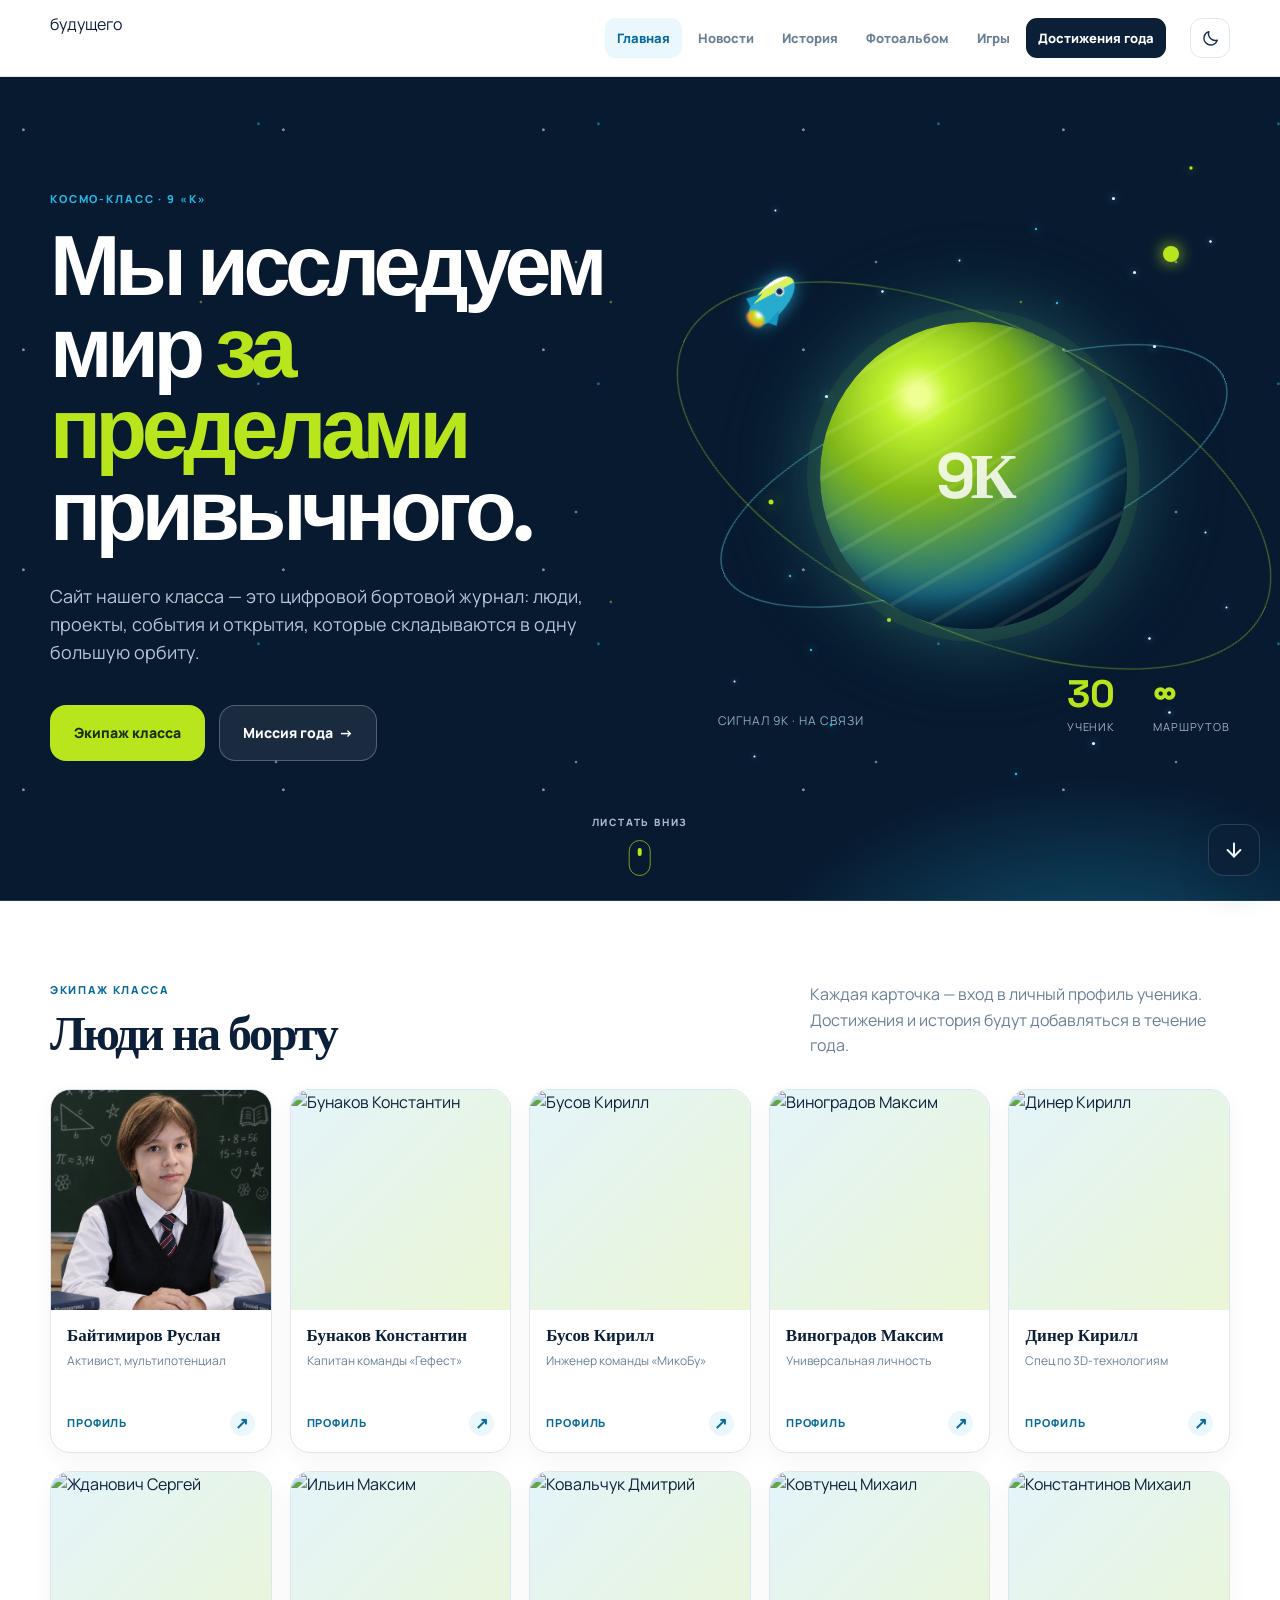
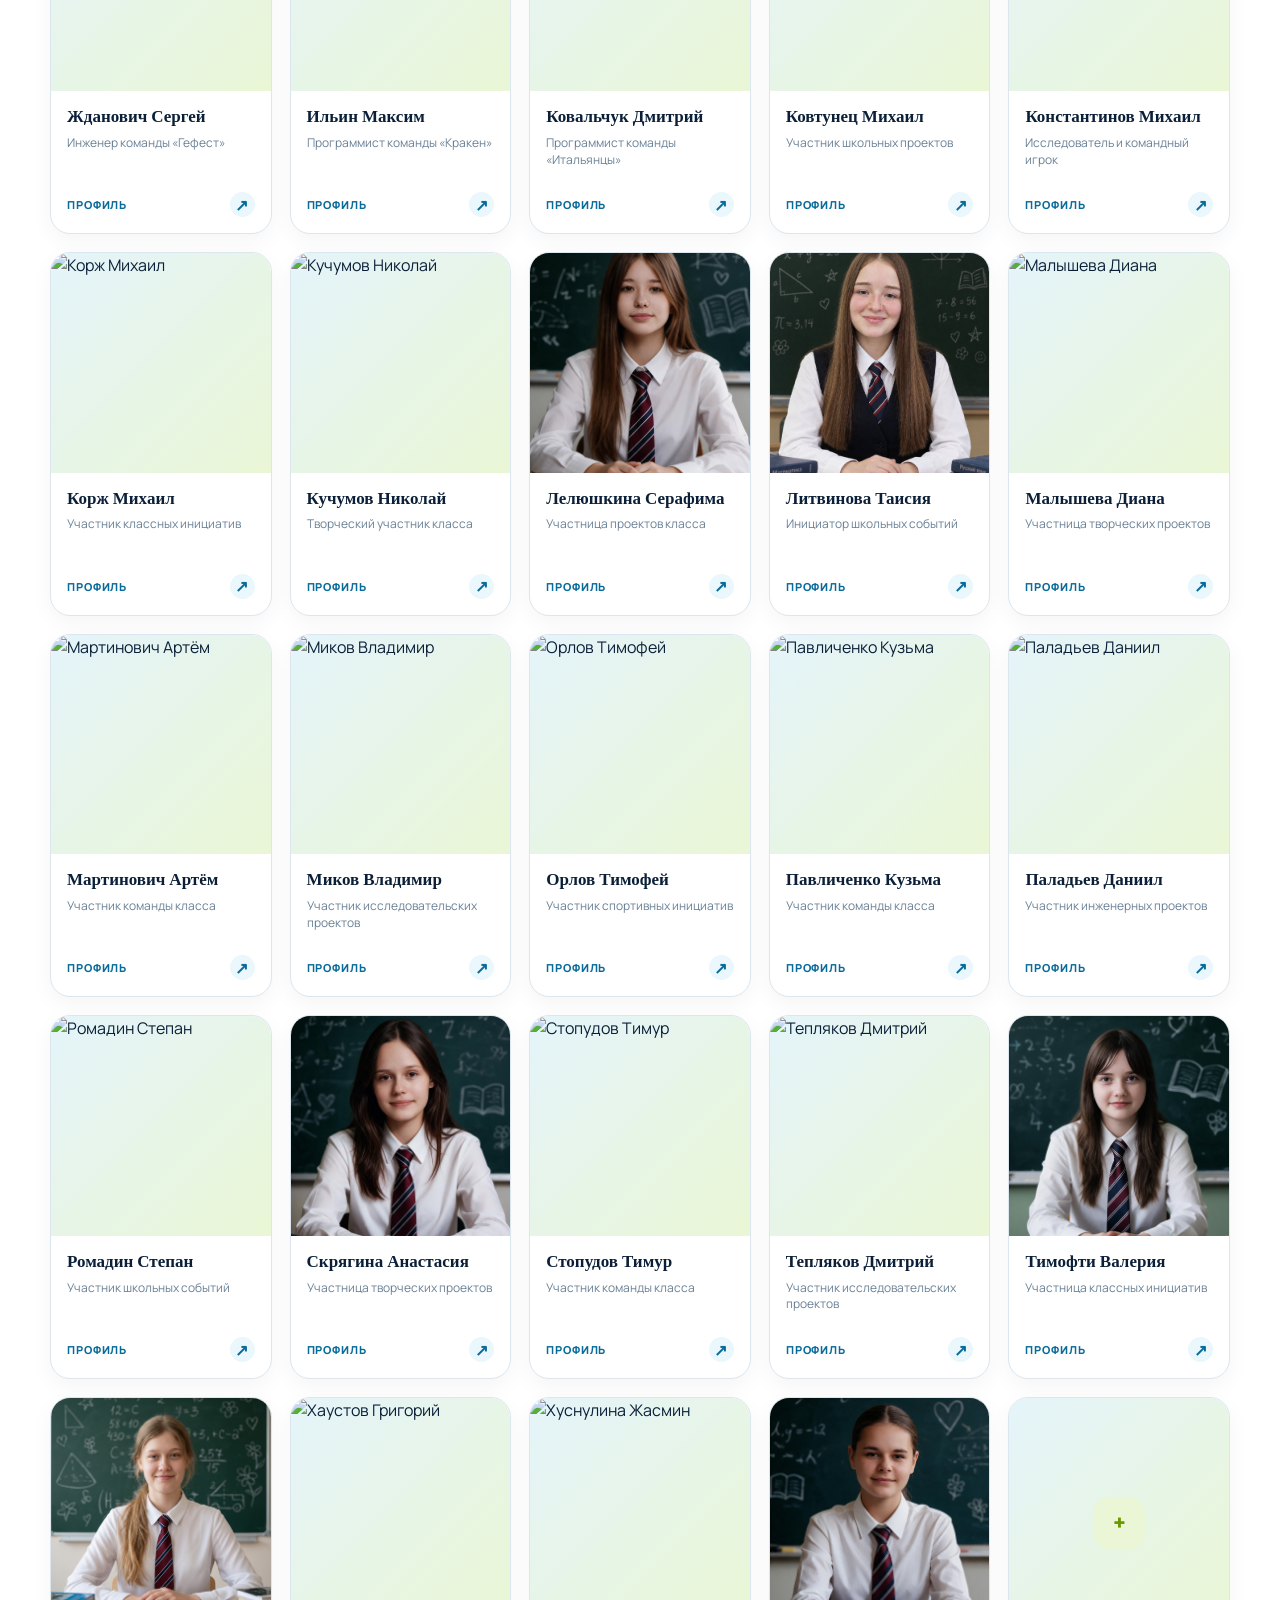
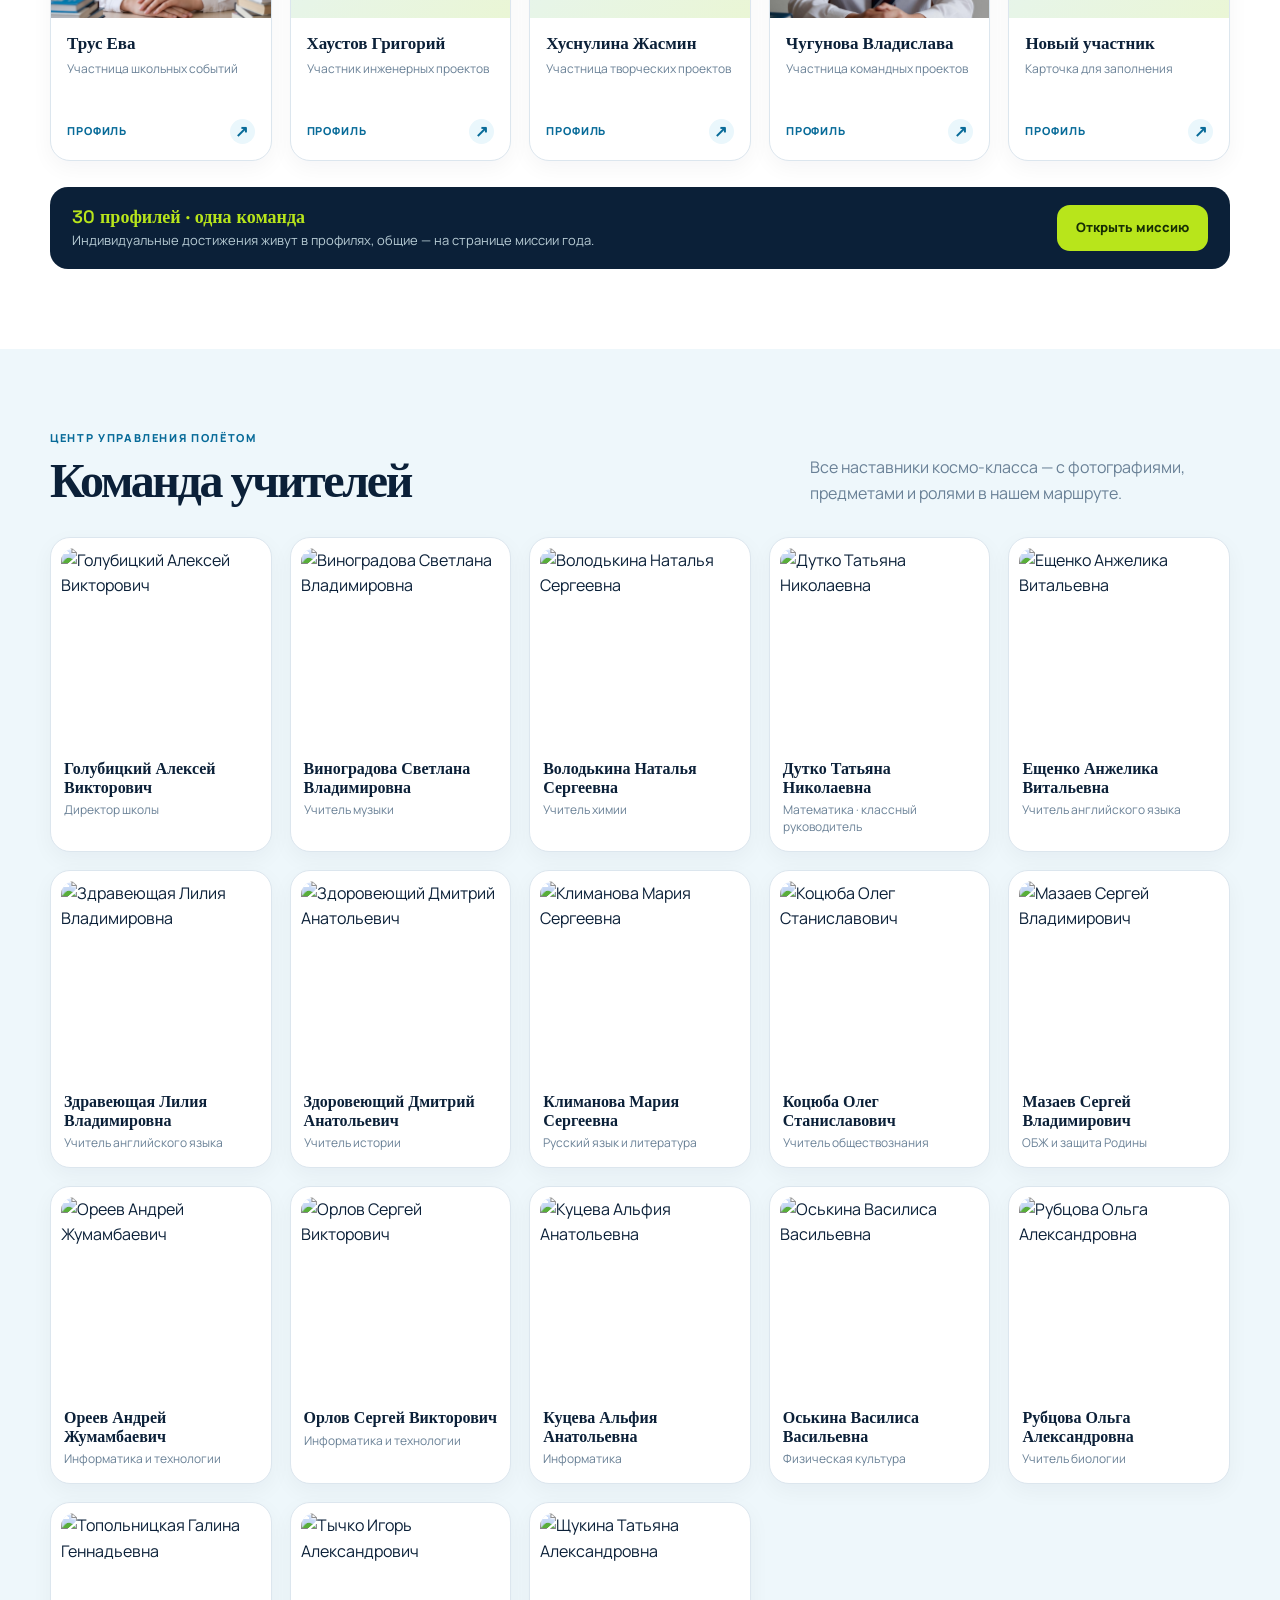
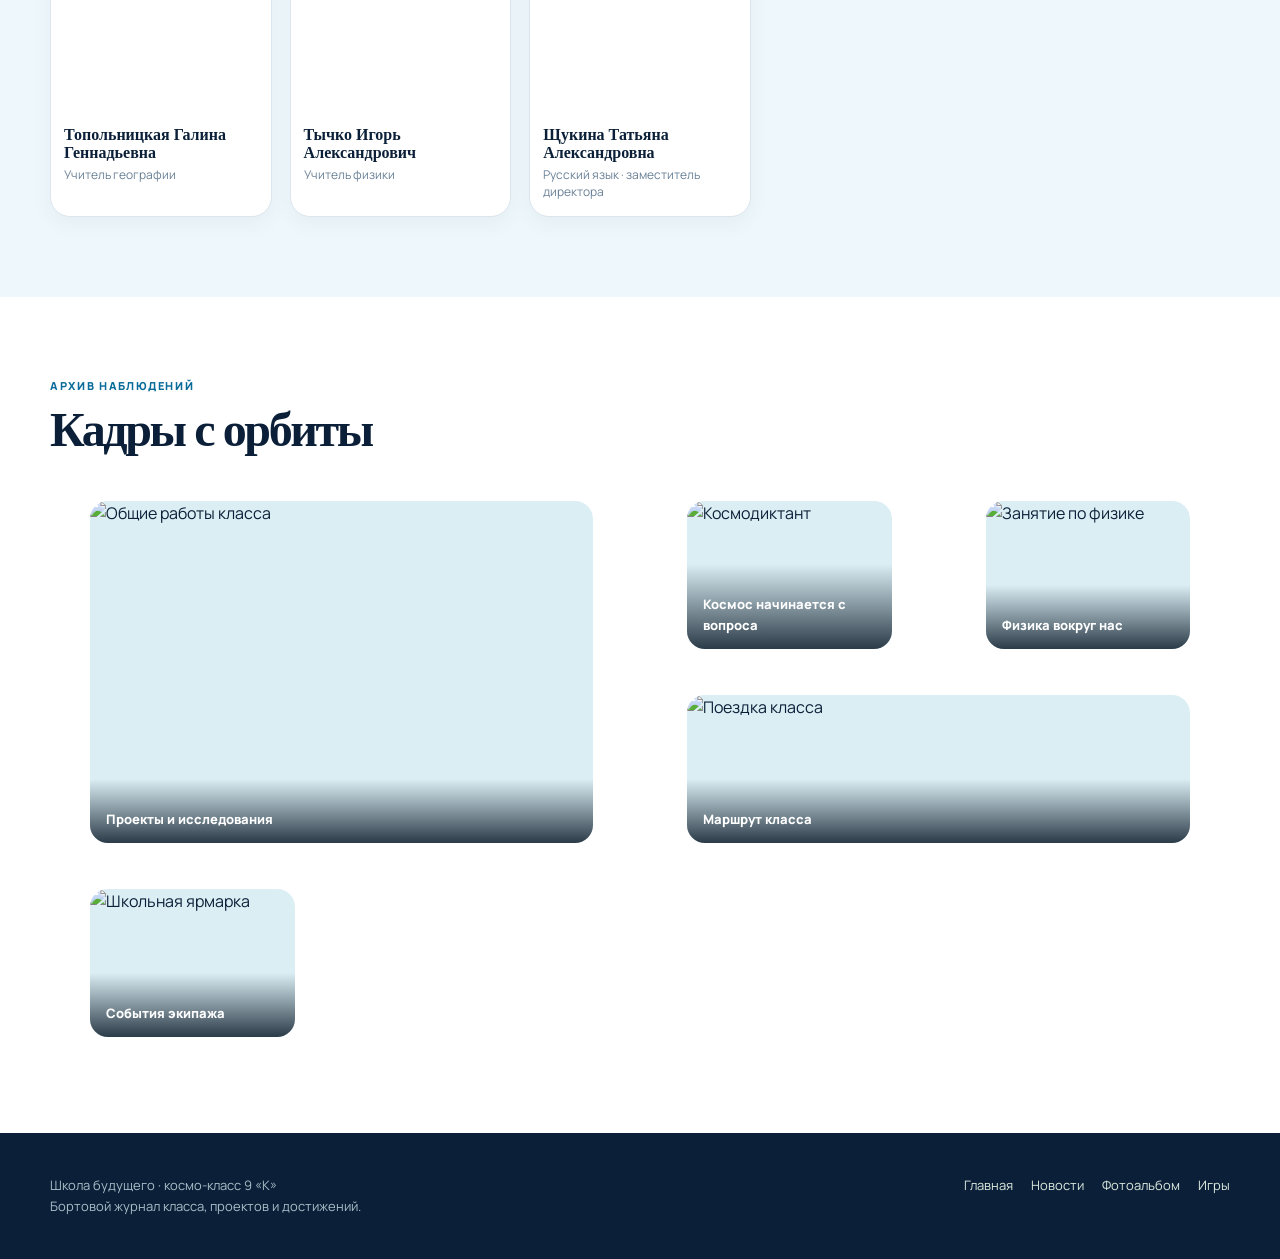
==== commit ba134c79: "Merge 899e00eb04b7e52dab8fac0c53f69734f42420e9 into 2180b8f2639446a6de122148029c52cf65957eb0" ====
--- a/index.html
+++ b/index.html
@@ -1,4 +1,4 @@
-<!doctype html><html lang="ru"><head><meta charset="utf-8"><meta name="viewport" content="width=device-width,initial-scale=1"><meta name="description" content="Космо-класс 8 «К» школы будущего"><title>Космо-класс 8 «К»</title><link rel="stylesheet" href="style.css"></head><body>
+<!doctype html><html lang="ru"><head><meta charset="utf-8"><meta name="viewport" content="width=device-width,initial-scale=1"><meta name="description" content="Космо-класс 8 «К» школы будущего"><title>Космо-класс 8 «К»</title><script src="theme.js"></script><link rel="icon" type="image/png" href="assets/favicon.png"><link rel="stylesheet" href="style.css"></head><body>
 <a class="skip-link" href="#main">К содержанию</a><header class="site-header"><div class="container nav-inner"><a class="brand" href="index.html" aria-label="На главную страницу"><img src="assets/logo_school.jpg" alt="Школа будущего"></a><nav class="nav-menu" aria-label="Основная навигация"><a class="active" href="index.html">Главная</a><a href="pages/news.html">Новости</a><a href="pages/histrory.html">История</a><a href="pages/photos.html">Фотоальбом</a><a href="pages/games.html">Игры</a><a class="nav-cta" href="pages/achievements.html">Достижения года</a></nav></div></header>
 <main id="main"><section class="hero"><div class="container hero-grid"><div class="hero-copy"><p class="eyebrow">Космо-класс · 8 «К»</p><h1>Мы исследуем мир <span>за пределами</span> привычного.</h1><p class="lead">Сайт нашего класса — это цифровой бортовой журнал: люди, проекты, события и открытия, которые складываются в одну большую орбиту.</p><div class="hero-actions"><a class="button primary" href="#students">Экипаж класса</a><a class="button secondary" href="pages/achievements.html">Миссия года&nbsp; →</a></div></div><div class="orbit-stage" aria-label="Космическая иллюстрация класса"><span class="orbit one"></span><span class="orbit two"></span><span class="satellite"></span><div class="planet"></div><span class="cosmic-note">сигнал 8К · на связи</span><div class="hero-counters"><div><strong data-student-count>30</strong><span>ученик</span></div><div><strong>∞</strong><span>маршрутов</span></div></div></div></div></section>
 <section class="section band" id="students"><div class="container"><div class="section-header"><div><p class="section-kicker">Экипаж класса</p><h2>Люди на борту</h2></div><p>Каждая карточка — вход в личный профиль ученика. Достижения и история будут добавляться в течение года.</p></div><div class="grid students-grid" data-students></div><div class="notice"><div><strong>30 профилей · одна команда</strong><p>Индивидуальные достижения живут в профилях, общие — на странице миссии года.</p></div><a class="button primary" href="pages/achievements.html">Открыть миссию</a></div></div></section>
--- a/style.css
+++ b/style.css
@@ -122,3 +122,47 @@
 body.article-lightbox-locked{overflow:hidden}
 @media(max-width:720px){.article-gallery{grid-template-columns:1fr}.article>p{font-size:16px}.article .article-lead{font-size:19px}}
 @media(max-width:600px){.article-lightbox{padding:14px}.article-lightbox-nav{width:44px;height:44px;font-size:28px}.article-lightbox-nav.prev{left:8px}.article-lightbox-nav.next{right:8px}.article-lightbox-close{top:12px;right:12px;width:42px;height:42px;font-size:22px}}
+
+/* Theme switch: light by default, dark via html[data-theme="dark"]. */
+.theme-toggle{display:inline-grid;place-items:center;width:40px;height:40px;margin-left:auto;order:4;padding:0;flex:0 0 auto;border-radius:12px;border:1px solid var(--line);background:#fff;color:var(--ink-2);cursor:pointer;transition:background .2s ease,color .2s ease,border-color .2s ease,transform .2s ease}
+.theme-toggle:hover{transform:translateY(-1px);border-color:#9bd3e3;color:var(--blue-deep)}
+.theme-toggle:focus-visible{outline:2px solid var(--blue);outline-offset:2px}
+.theme-toggle svg{width:19px;height:19px;display:block}
+body{transition:background-color .3s ease,color .3s ease}
+.site-header{transition:background-color .3s ease,border-color .3s ease}
+
+html[data-theme="dark"]{color-scheme:dark;--ink:#e8f3fa;--ink-2:#c6d9e6;--muted:#94aebe;--paper:#081726;--line:#1d3a51;--blue:#38c4ef;--blue-deep:#7fd6f2;--lime:#c8f03a;--lime-deep:#b8e51b}
+html[data-theme="dark"] body{background:var(--paper);color:var(--ink)}
+html[data-theme="dark"] .site-header{background:rgba(8,23,38,.92)}
+html[data-theme="dark"] .nav-menu a{color:#a9c2d2}
+html[data-theme="dark"] .nav-menu a:hover,html[data-theme="dark"] .nav-menu a.active{background:rgba(37,183,227,.16);color:#bfeaf8}
+html[data-theme="dark"] .nav-menu a.nav-cta{background:#12314a;color:#eaf6fe}
+html[data-theme="dark"] .nav-menu a.nav-cta:hover{background:#1a4a6b;color:#fff}
+html[data-theme="dark"] .skip-link:focus{background:#12314a;color:#fff}
+html[data-theme="dark"] .theme-toggle{background:#0d2133;border-color:#22445d;color:#cfe6f2}
+html[data-theme="dark"] .theme-toggle:hover{border-color:#2f6484;color:#fff}
+html[data-theme="dark"] .section.band,html[data-theme="dark"] .content-section.band{background:#0d2133}
+html[data-theme="dark"] .section.soft-blue{background:#0a1c2e}
+html[data-theme="dark"] .student-card,html[data-theme="dark"] .teacher-card,html[data-theme="dark"] .info-card,html[data-theme="dark"] .news-card{background:#0d2133;box-shadow:0 7px 22px rgba(0,0,0,.28)}
+html[data-theme="dark"] .student-photo{background:linear-gradient(135deg,#0e2b3d,#132a1c)}
+html[data-theme="dark"] .student-action b{background:rgba(37,183,227,.16)}
+html[data-theme="dark"] .student-card:hover,html[data-theme="dark"] .student-card:focus-visible,html[data-theme="dark"] .news-card-link:hover,html[data-theme="dark"] .news-card-link:focus-visible{border-color:#2b5d7d;box-shadow:0 18px 33px rgba(0,0,0,.4)}
+html[data-theme="dark"] .teacher-card:hover{border-color:#2b5d7d;box-shadow:0 15px 30px rgba(0,0,0,.38)}
+html[data-theme="dark"] .placeholder-mark{background:rgba(184,229,27,.14)}
+html[data-theme="dark"] .tag{background:rgba(184,229,27,.14);color:#c8f03a}
+html[data-theme="dark"] .memory-card{background:#0e2234}
+html[data-theme="dark"] .placeholder{background:rgba(255,255,255,.04);border-color:#2a4a5e}
+html[data-theme="dark"] .profile-photo{background:#0e2234}
+html[data-theme="dark"] .album-chip{background:#0d2133;border-color:var(--line);color:#c6d9e6}
+html[data-theme="dark"] .album-chip .album-count{background:rgba(37,183,227,.16);color:#bfeaf8}
+html[data-theme="dark"] .album-chip.active{background:#12314a;border-color:#12314a;color:#fff}
+html[data-theme="dark"] .article-gallery figure{background:#0d2133}
+html[data-theme="dark"] .notice{background:#0d2133}
+html[data-theme="dark"] .achievement-card{background:#0d2133}
+html[data-theme="dark"] .achievement-card:nth-child(2){background:#0b5f86}
+html[data-theme="dark"] .achievement-card:nth-child(3),html[data-theme="dark"] .achievement-card:nth-child(3) strong{color:#172e05}
+html[data-theme="dark"] .site-footer{background:#06121f}
+html[data-theme="dark"] .game-shell{background:#0b2038}
+html[data-theme="dark"] .article-lightbox-img{background:#0b2038}
+html[data-theme="dark"] .game-card{background:#0d2133;border-color:var(--line);box-shadow:0 7px 22px rgba(0,0,0,.28)}
+html[data-theme="dark"] .game-card:hover,html[data-theme="dark"] .game-card:focus-visible{border-color:#2b5d7d;box-shadow:0 18px 33px rgba(0,0,0,.4)}
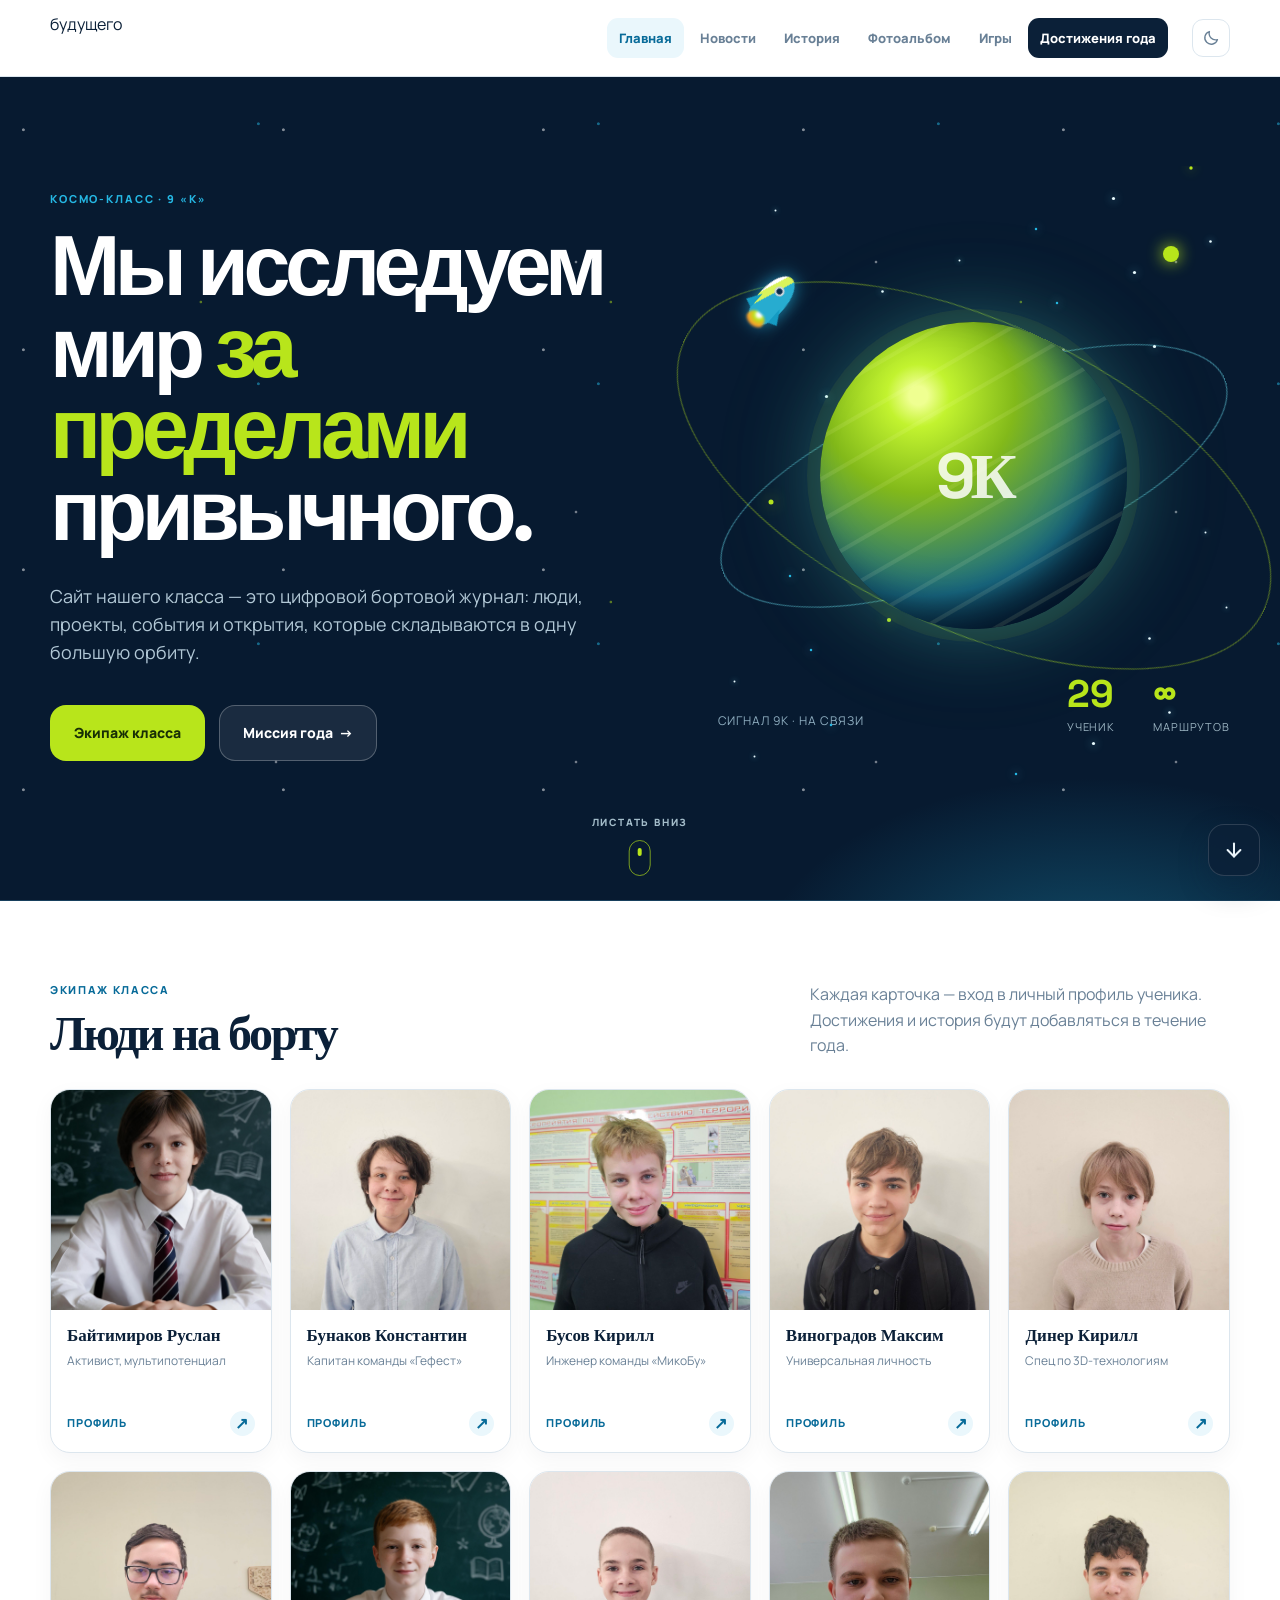
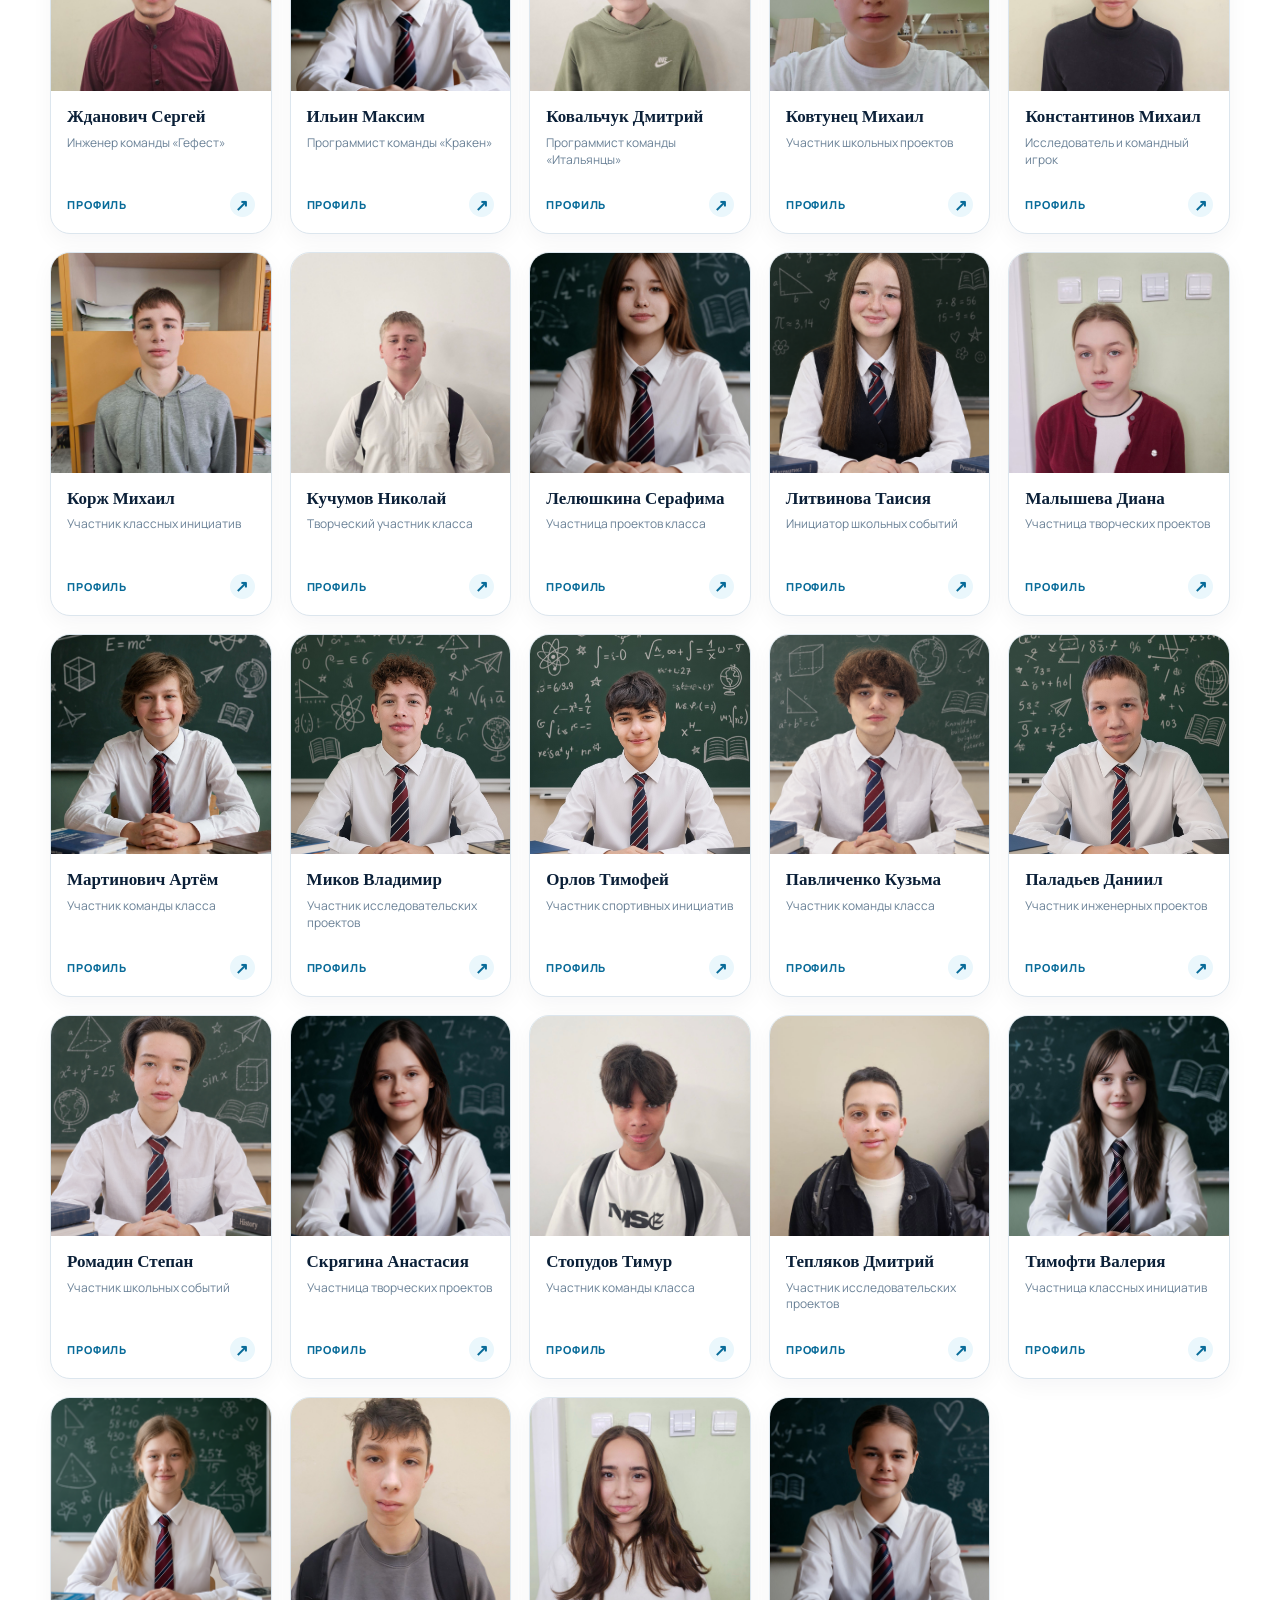
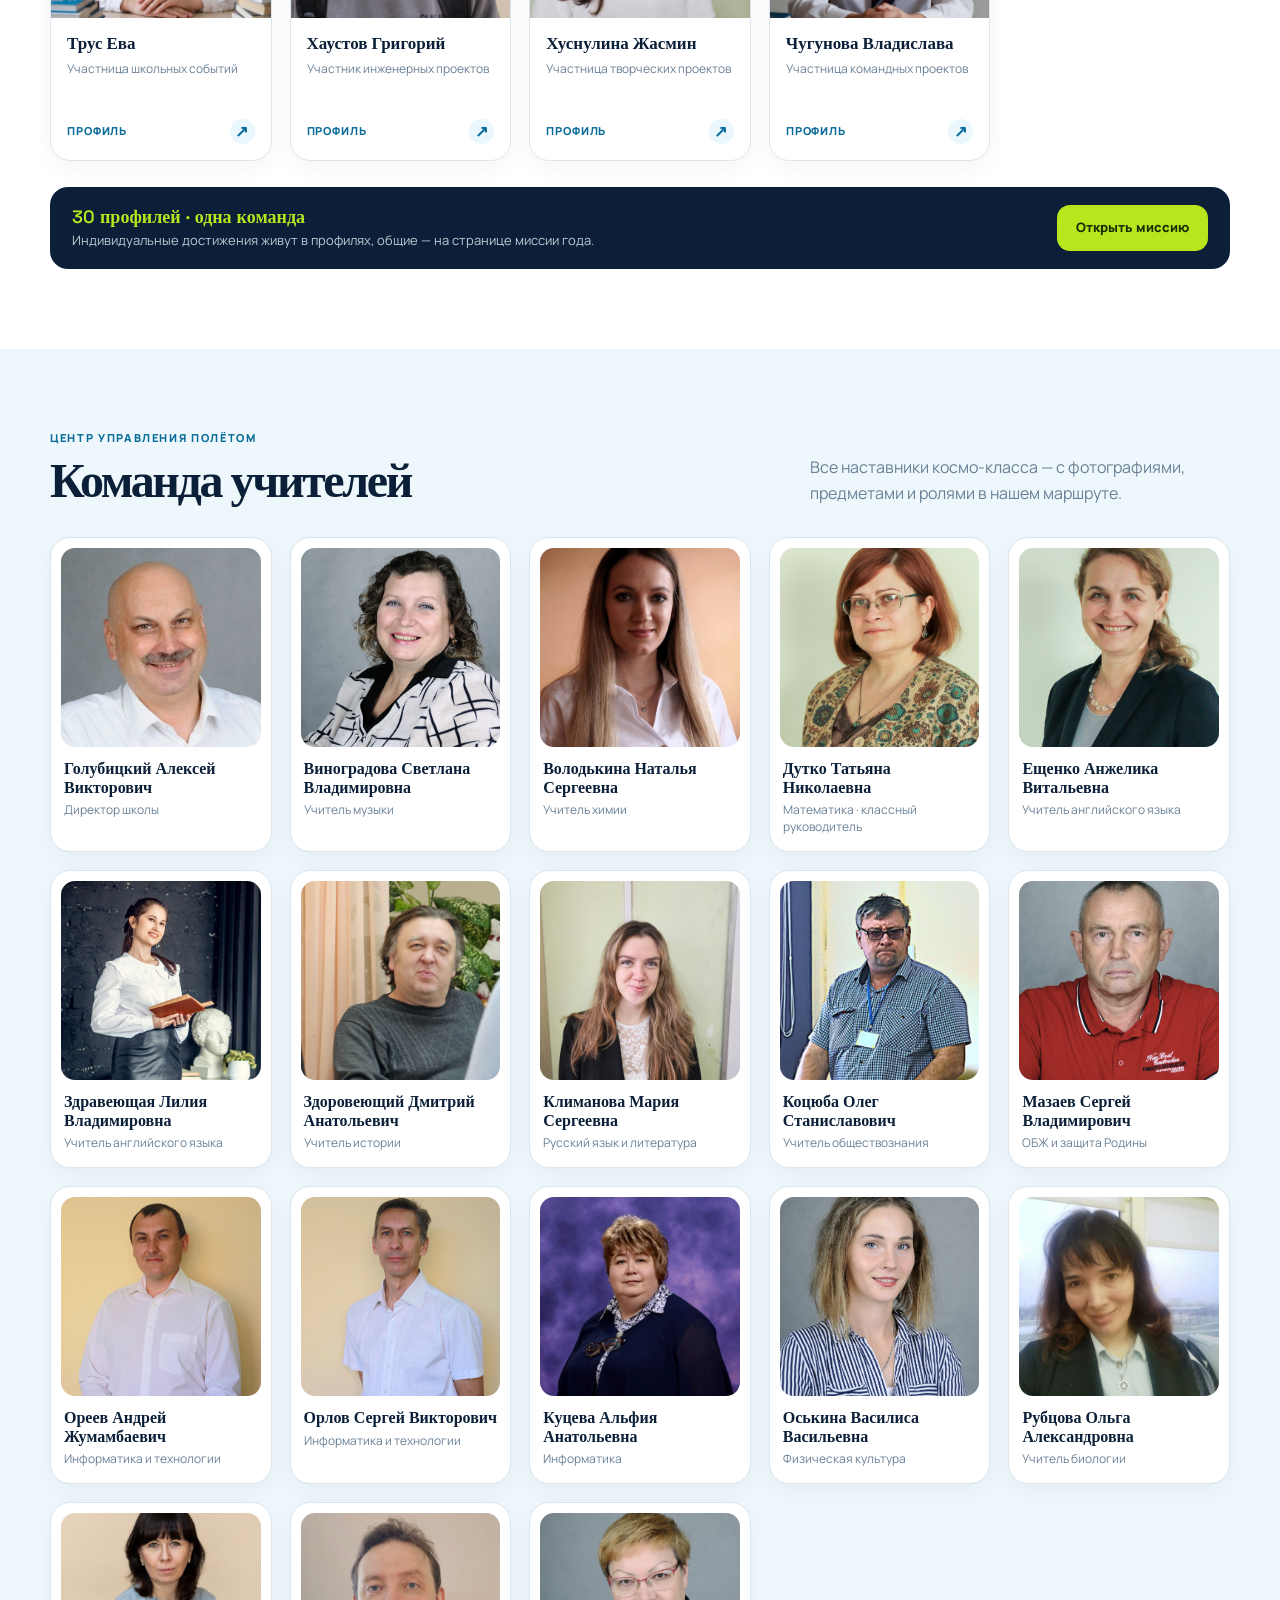
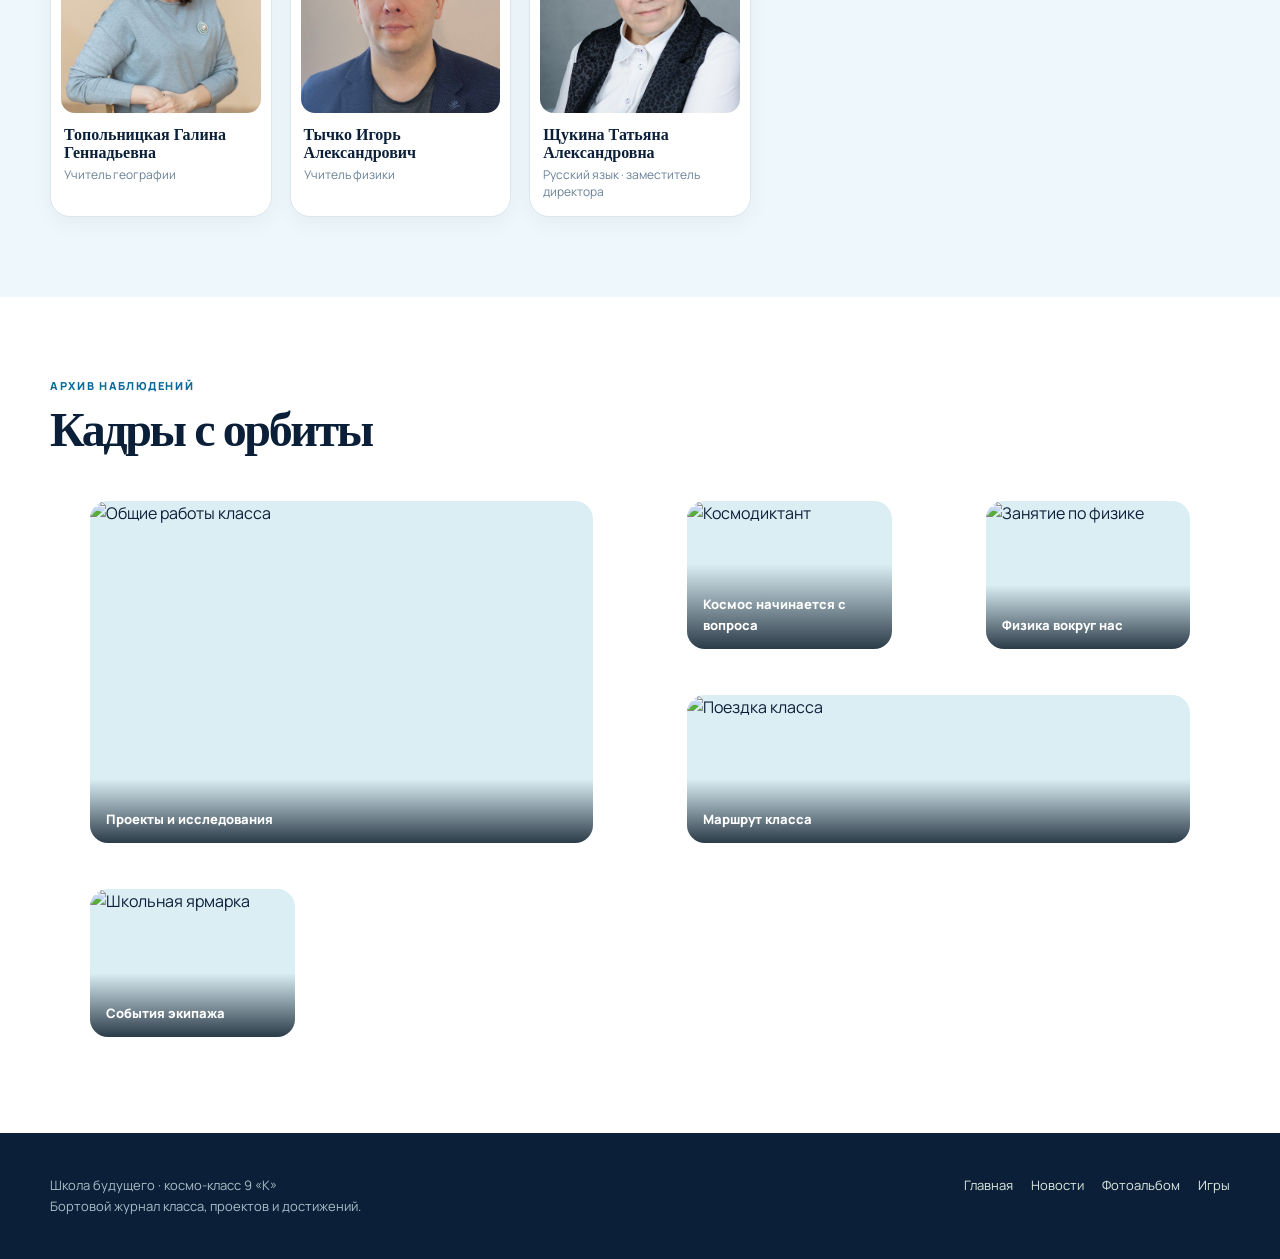
==== commit 95433c69: "Remove placeholder 'new student' profile card" ====
--- a/index.html
+++ b/index.html
@@ -1,6 +1,6 @@
-<!doctype html><html lang="ru"><head><meta charset="utf-8"><meta name="viewport" content="width=device-width,initial-scale=1"><meta name="description" content="Космо-класс 8 «К» школы будущего"><title>Космо-класс 8 «К»</title><script src="theme.js"></script><link rel="icon" type="image/png" href="assets/favicon.png"><link rel="stylesheet" href="style.css"></head><body>
+<!doctype html><html lang="ru"><head><meta charset="utf-8"><meta name="viewport" content="width=device-width,initial-scale=1"><meta name="description" content="Космо-класс 8 «К» школы будущего"><title>Космо-класс 8 «К»</title><script src="theme.js"></script><link rel="stylesheet" href="style.css"></head><body>
 <a class="skip-link" href="#main">К содержанию</a><header class="site-header"><div class="container nav-inner"><a class="brand" href="index.html" aria-label="На главную страницу"><img src="assets/logo_school.jpg" alt="Школа будущего"></a><nav class="nav-menu" aria-label="Основная навигация"><a class="active" href="index.html">Главная</a><a href="pages/news.html">Новости</a><a href="pages/histrory.html">История</a><a href="pages/photos.html">Фотоальбом</a><a href="pages/games.html">Игры</a><a class="nav-cta" href="pages/achievements.html">Достижения года</a></nav></div></header>
-<main id="main"><section class="hero"><div class="container hero-grid"><div class="hero-copy"><p class="eyebrow">Космо-класс · 8 «К»</p><h1>Мы исследуем мир <span>за пределами</span> привычного.</h1><p class="lead">Сайт нашего класса — это цифровой бортовой журнал: люди, проекты, события и открытия, которые складываются в одну большую орбиту.</p><div class="hero-actions"><a class="button primary" href="#students">Экипаж класса</a><a class="button secondary" href="pages/achievements.html">Миссия года&nbsp; →</a></div></div><div class="orbit-stage" aria-label="Космическая иллюстрация класса"><span class="orbit one"></span><span class="orbit two"></span><span class="satellite"></span><div class="planet"></div><span class="cosmic-note">сигнал 8К · на связи</span><div class="hero-counters"><div><strong data-student-count>30</strong><span>ученик</span></div><div><strong>∞</strong><span>маршрутов</span></div></div></div></div></section>
+<main id="main"><section class="hero"><div class="container hero-grid"><div class="hero-copy"><p class="eyebrow">Космо-класс · 8 «К»</p><h1>Мы исследуем мир <span>за пределами</span> привычного.</h1><p class="lead">Сайт нашего класса — это цифровой бортовой журнал: люди, проекты, события и открытия, которые складываются в одну большую орбиту.</p><div class="hero-actions"><a class="button primary" href="#students">Экипаж класса</a><a class="button secondary" href="pages/achievements.html">Миссия года&nbsp; →</a></div></div><div class="orbit-stage" aria-label="Космическая иллюстрация класса"><span class="orbit one"></span><span class="orbit two"></span><span class="satellite"></span><div class="planet"></div><span class="cosmic-note">сигнал 8К · на связи</span><div class="hero-counters"><div><strong data-student-count>29</strong><span>ученик</span></div><div><strong>∞</strong><span>маршрутов</span></div></div></div></div></section>
 <section class="section band" id="students"><div class="container"><div class="section-header"><div><p class="section-kicker">Экипаж класса</p><h2>Люди на борту</h2></div><p>Каждая карточка — вход в личный профиль ученика. Достижения и история будут добавляться в течение года.</p></div><div class="grid students-grid" data-students></div><div class="notice"><div><strong>30 профилей · одна команда</strong><p>Индивидуальные достижения живут в профилях, общие — на странице миссии года.</p></div><a class="button primary" href="pages/achievements.html">Открыть миссию</a></div></div></section>
 <section class="section soft-blue" id="teachers"><div class="container"><div class="section-header"><div><p class="section-kicker">Центр управления полётом</p><h2>Команда учителей</h2></div><p>Все наставники космо-класса — с фотографиями, предметами и ролями в нашем маршруте.</p></div><div class="grid teachers-grid" data-teachers></div></div></section>
 <section class="section band"><div class="container"><div class="section-header"><div><p class="section-kicker">Архив наблюдений</p><h2>Кадры с орбиты</h2></div><a class="button secondary" href="pages/photos.html">Весь фотоальбом&nbsp; →</a></div><div class="memory-grid"><figure class="memory-card"><img src="img/общая фотография всех работ_1.webp" alt="Общие работы класса" loading="lazy"><figcaption>Проекты и исследования</figcaption></figure><figure class="memory-card"><img src="img/космодиктант.jpg" alt="Космодиктант" loading="lazy"><figcaption>Космос начинается с вопроса</figcaption></figure><figure class="memory-card"><img src="img/физика.jpg" alt="Занятие по физике" loading="lazy"><figcaption>Физика вокруг нас</figcaption></figure><figure class="memory-card"><img src="img/москва_7к.jpg" alt="Поездка класса" loading="lazy"><figcaption>Маршрут класса</figcaption></figure><figure class="memory-card"><img src="img/ярмарка.jpg" alt="Школьная ярмарка" loading="lazy"><figcaption>События экипажа</figcaption></figure></div></div></section></main>
--- a/style.css
+++ b/style.css
@@ -123,46 +123,45 @@
 @media(max-width:720px){.article-gallery{grid-template-columns:1fr}.article>p{font-size:16px}.article .article-lead{font-size:19px}}
 @media(max-width:600px){.article-lightbox{padding:14px}.article-lightbox-nav{width:44px;height:44px;font-size:28px}.article-lightbox-nav.prev{left:8px}.article-lightbox-nav.next{right:8px}.article-lightbox-close{top:12px;right:12px;width:42px;height:42px;font-size:22px}}
 
-/* Theme switch: light by default, dark via html[data-theme="dark"]. */
-.theme-toggle{display:inline-grid;place-items:center;width:40px;height:40px;margin-left:auto;order:4;padding:0;flex:0 0 auto;border-radius:12px;border:1px solid var(--line);background:#fff;color:var(--ink-2);cursor:pointer;transition:background .2s ease,color .2s ease,border-color .2s ease,transform .2s ease}
-.theme-toggle:hover{transform:translateY(-1px);border-color:#9bd3e3;color:var(--blue-deep)}
-.theme-toggle:focus-visible{outline:2px solid var(--blue);outline-offset:2px}
-.theme-toggle svg{width:19px;height:19px;display:block}
-body{transition:background-color .3s ease,color .3s ease}
-.site-header{transition:background-color .3s ease,border-color .3s ease}
+/* Theme switch in the header: one compact button, dark theme is the default. */
+.theme-toggle{display:grid;place-items:center;flex:0 0 auto;width:38px;height:38px;padding:0;border:1px solid var(--line);border-radius:11px;background:transparent;color:var(--muted);cursor:pointer;transition:background .2s ease,color .2s ease,border-color .2s ease}
+.theme-toggle:hover{background:#eaf7fc;border-color:#9bd3e3;color:var(--blue-deep)}
+.theme-toggle svg{width:18px;height:18px}
+@media(max-width:720px){.theme-toggle{order:-1;width:36px;height:36px}}
 
-html[data-theme="dark"]{color-scheme:dark;--ink:#e8f3fa;--ink-2:#c6d9e6;--muted:#94aebe;--paper:#081726;--line:#1d3a51;--blue:#38c4ef;--blue-deep:#7fd6f2;--lime:#c8f03a;--lime-deep:#b8e51b}
-html[data-theme="dark"] body{background:var(--paper);color:var(--ink)}
-html[data-theme="dark"] .site-header{background:rgba(8,23,38,.92)}
-html[data-theme="dark"] .nav-menu a{color:#a9c2d2}
-html[data-theme="dark"] .nav-menu a:hover,html[data-theme="dark"] .nav-menu a.active{background:rgba(37,183,227,.16);color:#bfeaf8}
-html[data-theme="dark"] .nav-menu a.nav-cta{background:#12314a;color:#eaf6fe}
-html[data-theme="dark"] .nav-menu a.nav-cta:hover{background:#1a4a6b;color:#fff}
-html[data-theme="dark"] .skip-link:focus{background:#12314a;color:#fff}
-html[data-theme="dark"] .theme-toggle{background:#0d2133;border-color:#22445d;color:#cfe6f2}
-html[data-theme="dark"] .theme-toggle:hover{border-color:#2f6484;color:#fff}
-html[data-theme="dark"] .section.band,html[data-theme="dark"] .content-section.band{background:#0d2133}
-html[data-theme="dark"] .section.soft-blue{background:#0a1c2e}
-html[data-theme="dark"] .student-card,html[data-theme="dark"] .teacher-card,html[data-theme="dark"] .info-card,html[data-theme="dark"] .news-card{background:#0d2133;box-shadow:0 7px 22px rgba(0,0,0,.28)}
-html[data-theme="dark"] .student-photo{background:linear-gradient(135deg,#0e2b3d,#132a1c)}
-html[data-theme="dark"] .student-action b{background:rgba(37,183,227,.16)}
-html[data-theme="dark"] .student-card:hover,html[data-theme="dark"] .student-card:focus-visible,html[data-theme="dark"] .news-card-link:hover,html[data-theme="dark"] .news-card-link:focus-visible{border-color:#2b5d7d;box-shadow:0 18px 33px rgba(0,0,0,.4)}
-html[data-theme="dark"] .teacher-card:hover{border-color:#2b5d7d;box-shadow:0 15px 30px rgba(0,0,0,.38)}
-html[data-theme="dark"] .placeholder-mark{background:rgba(184,229,27,.14)}
-html[data-theme="dark"] .tag{background:rgba(184,229,27,.14);color:#c8f03a}
-html[data-theme="dark"] .memory-card{background:#0e2234}
-html[data-theme="dark"] .placeholder{background:rgba(255,255,255,.04);border-color:#2a4a5e}
-html[data-theme="dark"] .profile-photo{background:#0e2234}
-html[data-theme="dark"] .album-chip{background:#0d2133;border-color:var(--line);color:#c6d9e6}
-html[data-theme="dark"] .album-chip .album-count{background:rgba(37,183,227,.16);color:#bfeaf8}
-html[data-theme="dark"] .album-chip.active{background:#12314a;border-color:#12314a;color:#fff}
-html[data-theme="dark"] .article-gallery figure{background:#0d2133}
-html[data-theme="dark"] .notice{background:#0d2133}
-html[data-theme="dark"] .achievement-card{background:#0d2133}
-html[data-theme="dark"] .achievement-card:nth-child(2){background:#0b5f86}
-html[data-theme="dark"] .achievement-card:nth-child(3),html[data-theme="dark"] .achievement-card:nth-child(3) strong{color:#172e05}
-html[data-theme="dark"] .site-footer{background:#06121f}
-html[data-theme="dark"] .game-shell{background:#0b2038}
-html[data-theme="dark"] .article-lightbox-img{background:#0b2038}
-html[data-theme="dark"] .game-card{background:#0d2133;border-color:var(--line);box-shadow:0 7px 22px rgba(0,0,0,.28)}
-html[data-theme="dark"] .game-card:hover,html[data-theme="dark"] .game-card:focus-visible{border-color:#2b5d7d;box-shadow:0 18px 33px rgba(0,0,0,.4)}
+/* Theme switch fades colours instead of snapping, but only while the toggle runs. */
+@media(prefers-reduced-motion:no-preference){html.theme-fade *,html.theme-fade *::before,html.theme-fade *::after{transition:background-color .38s ease,color .38s ease,border-color .38s ease,box-shadow .38s ease,fill .38s ease!important}}
+
+/* Page-to-page fade: pages appear softly, internal links fade out in script.js before the jump. */
+@keyframes page-fade-in{from{opacity:0}to{opacity:1}}
+body{animation:page-fade-in .3s ease}
+
+/* Dark theme: cosmic surfaces for the whole site, hero and page heroes already dark. */
+[data-theme="dark"]{color-scheme:dark;--paper:#071523;--ink-2:#c9dae6;--muted:#93a8b9;--line:rgba(255,255,255,.12);--blue-deep:#5ccdf0;--lime-deep:#b8e51b;--text:#e8f2f8;--surface:#0e2131;--surface-2:#0a1a2a}
+[data-theme="dark"] body{background:var(--paper);color:var(--text)}
+[data-theme="dark"] .site-header{background:rgba(7,21,35,.92);border-bottom-color:var(--line)}
+[data-theme="dark"] .nav-menu a:hover,[data-theme="dark"] .nav-menu a.active{background:rgba(37,183,227,.16);color:#8ce4ff}
+[data-theme="dark"] .nav-menu a.nav-cta{background:#123a52;color:#eaf6ff}
+[data-theme="dark"] .nav-menu a.nav-cta:hover{background:var(--blue)}
+[data-theme="dark"] .theme-toggle{border-color:rgba(255,255,255,.16);color:#8ce4ff}
+[data-theme="dark"] .theme-toggle:hover{background:rgba(37,183,227,.16);border-color:rgba(37,183,227,.5)}
+[data-theme="dark"] .section.band,[data-theme="dark"] .content-section.band{background:var(--surface-2)}
+[data-theme="dark"] .section.soft-blue{background:#0c2130}
+[data-theme="dark"] .student-card,[data-theme="dark"] .teacher-card,[data-theme="dark"] .info-card,[data-theme="dark"] .news-card,[data-theme="dark"] .article-gallery figure,[data-theme="dark"] .album-chip,[data-theme="dark"] .game-card{background:var(--surface);border-color:var(--line);box-shadow:0 7px 22px rgba(0,0,0,.3)}
+[data-theme="dark"] .student-photo{background:linear-gradient(135deg,#12374b,#172a3b)}
+[data-theme="dark"] .student-action b,[data-theme="dark"] .album-chip .album-count{background:rgba(37,183,227,.18);color:#8ce4ff}
+[data-theme="dark"] .placeholder-mark{background:rgba(184,229,27,.16)}
+[data-theme="dark"] .tag{background:rgba(184,229,27,.14)}
+[data-theme="dark"] .memory-card{background:#102433}
+[data-theme="dark"] .placeholder{background:rgba(255,255,255,.04);border-color:rgba(255,255,255,.18)}
+[data-theme="dark"] .profile-photo{background:#102433}
+[data-theme="dark"] .notice{background:#0d2233}
+[data-theme="dark"] .site-footer{background:#061320}
+[data-theme="dark"] .achievement-card:nth-child(2){background:#0f4d6b}
+[data-theme="dark"] .album-chip:hover{border-color:var(--blue-deep);box-shadow:0 8px 18px rgba(0,0,0,.35)}
+[data-theme="dark"] .album-chip.active{background:var(--blue-deep);border-color:var(--blue-deep);color:#04212e;box-shadow:0 12px 26px rgba(0,0,0,.35)}
+[data-theme="dark"] .album-chip.active .album-count{background:#04212e;color:#8ce4ff}
+[data-theme="dark"] .article>p{color:#cfe0ec}
+[data-theme="dark"] .article .article-lead,[data-theme="dark"] .article-gallery figcaption{color:var(--text)}
+[data-theme="dark"] .news-card h2,[data-theme="dark"] .game-card h2,[data-theme="dark"] .student-name,[data-theme="dark"] .teacher-card h3,[data-theme="dark"] .info-card h3{color:var(--text)}
+[data-theme="dark"] .game-card p{color:var(--muted)}
